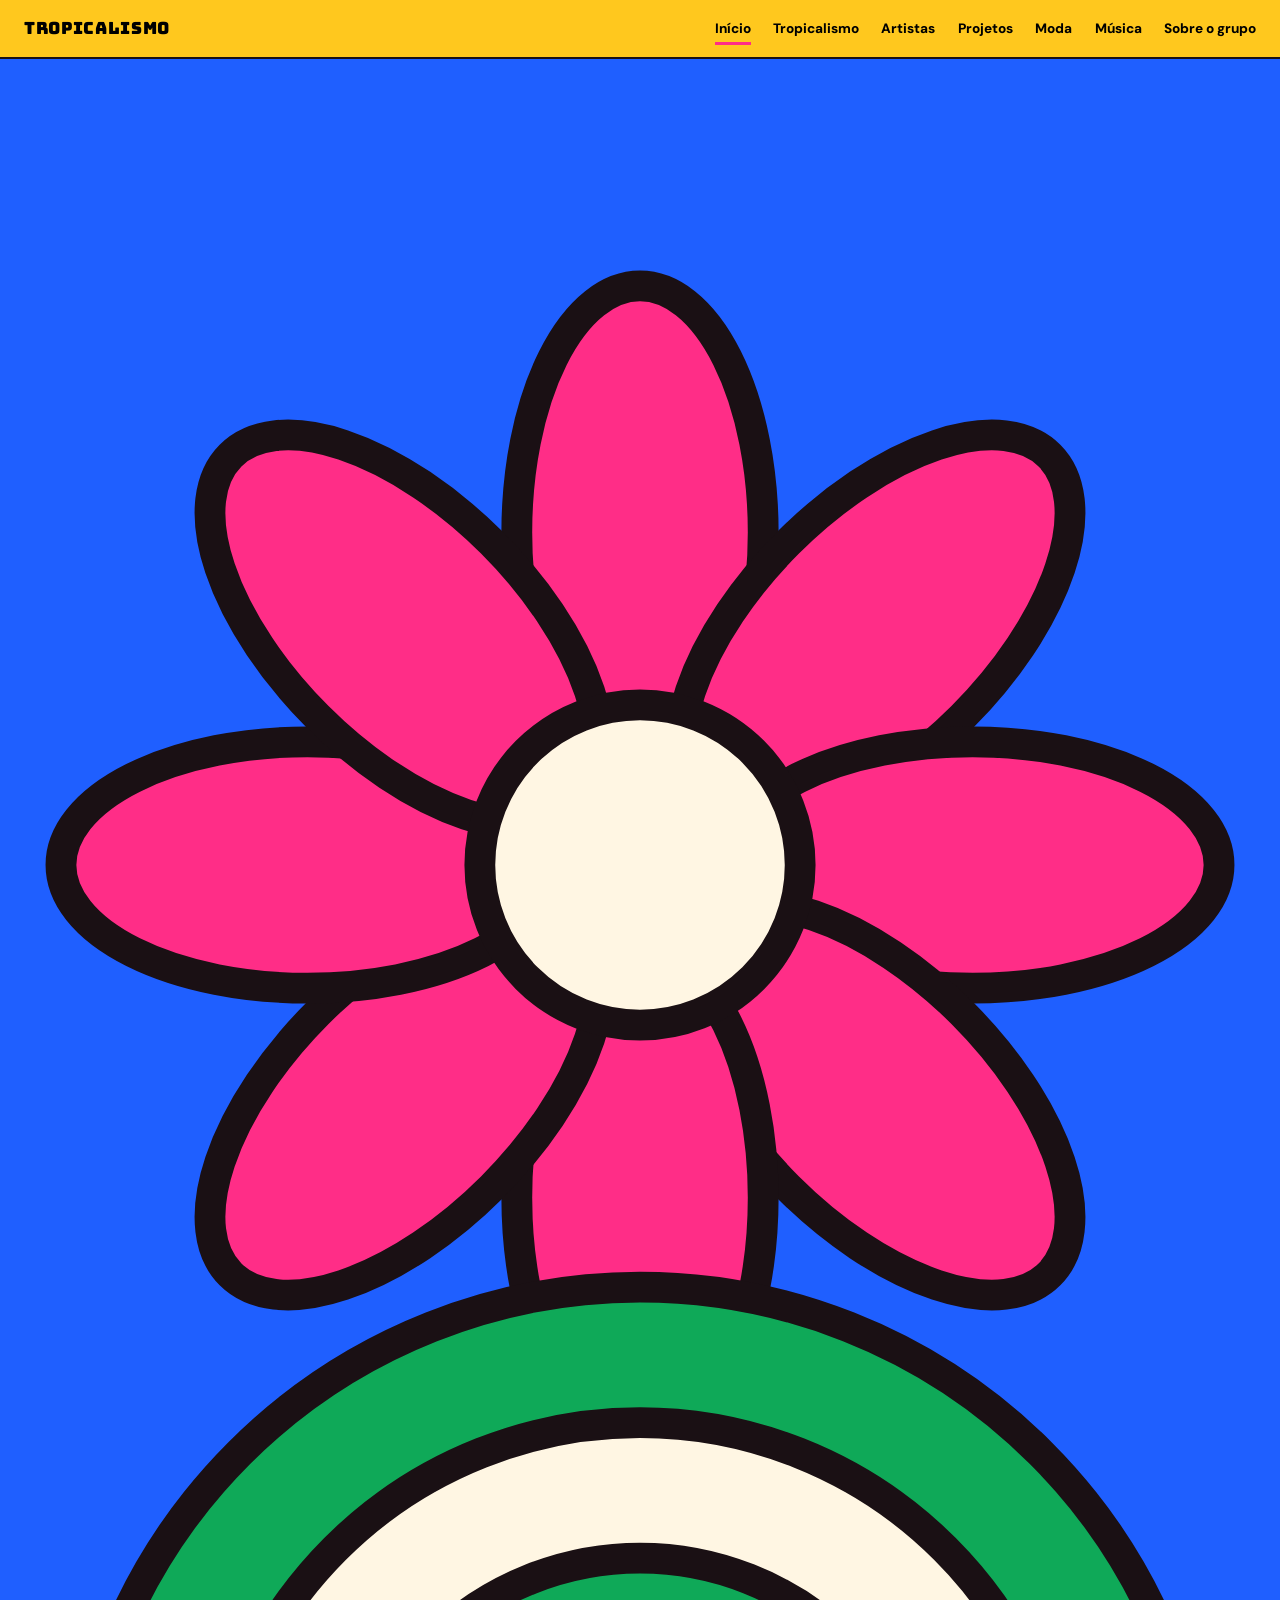
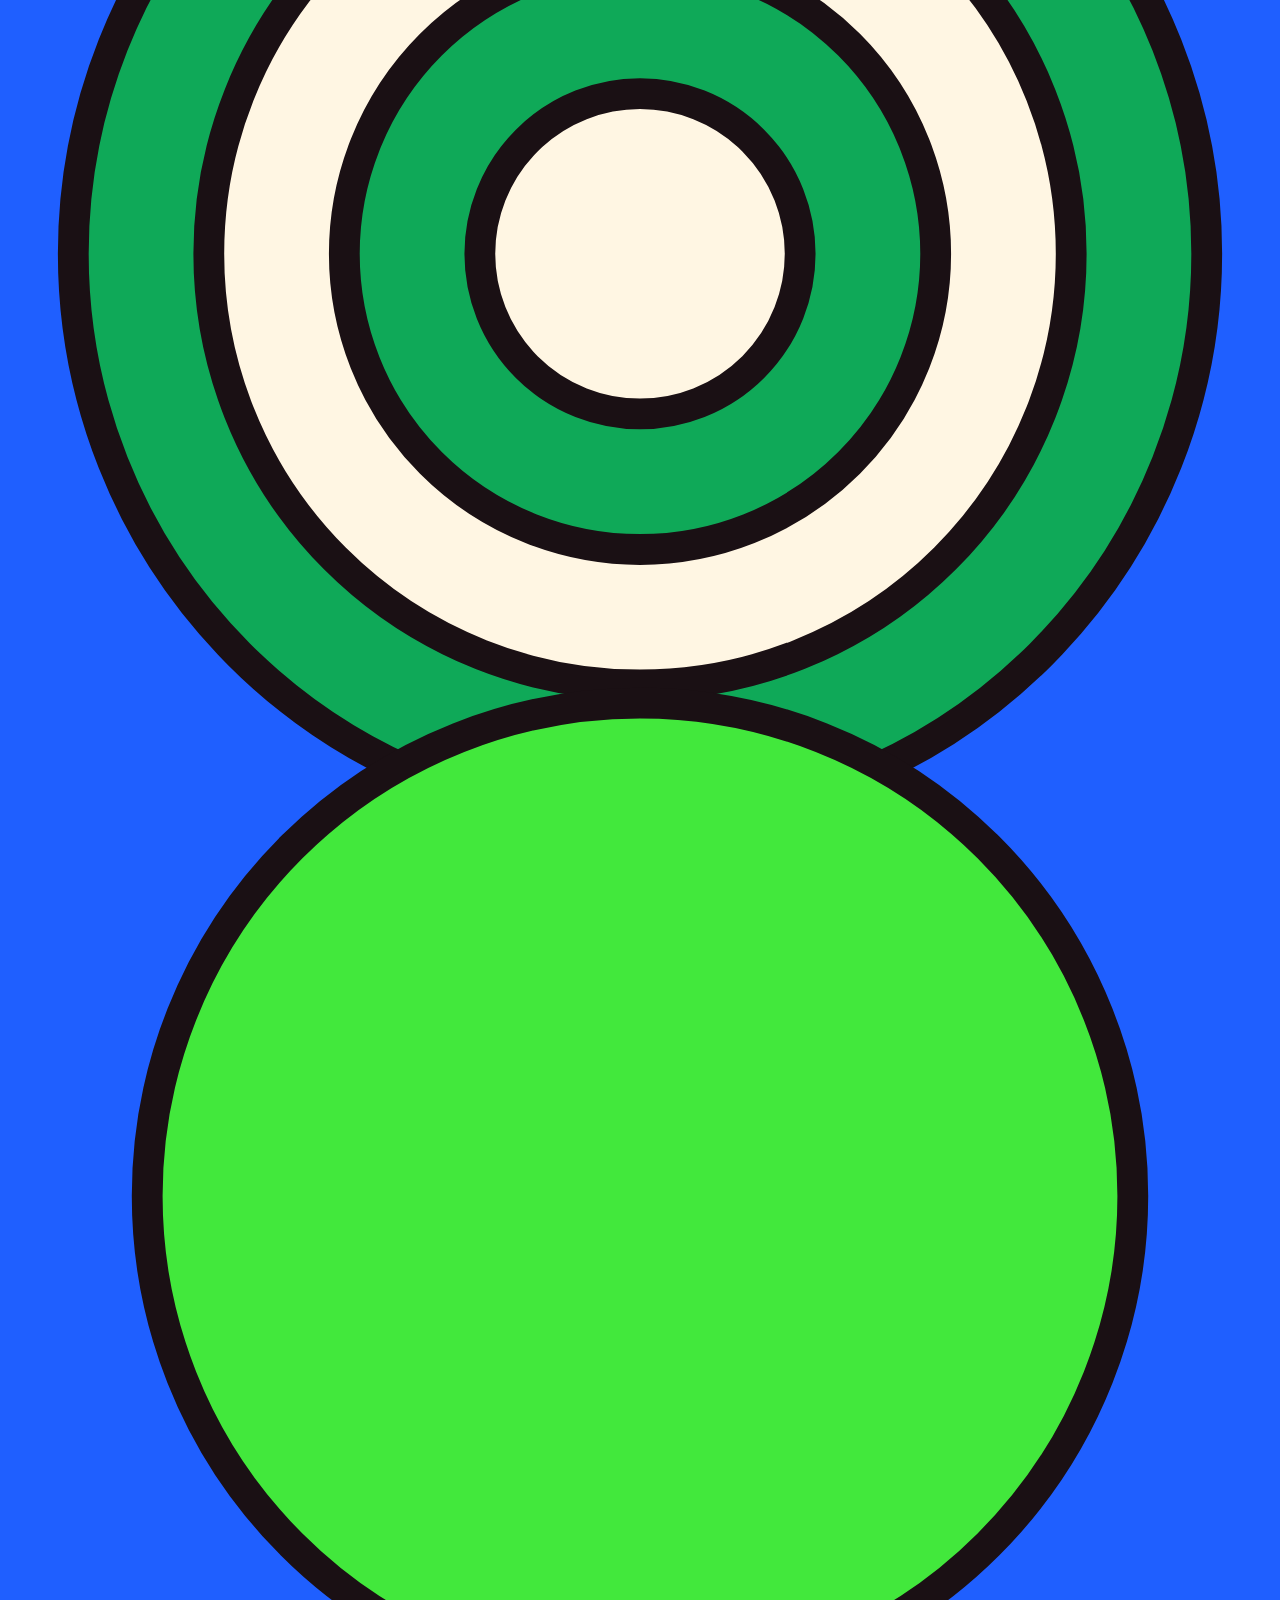
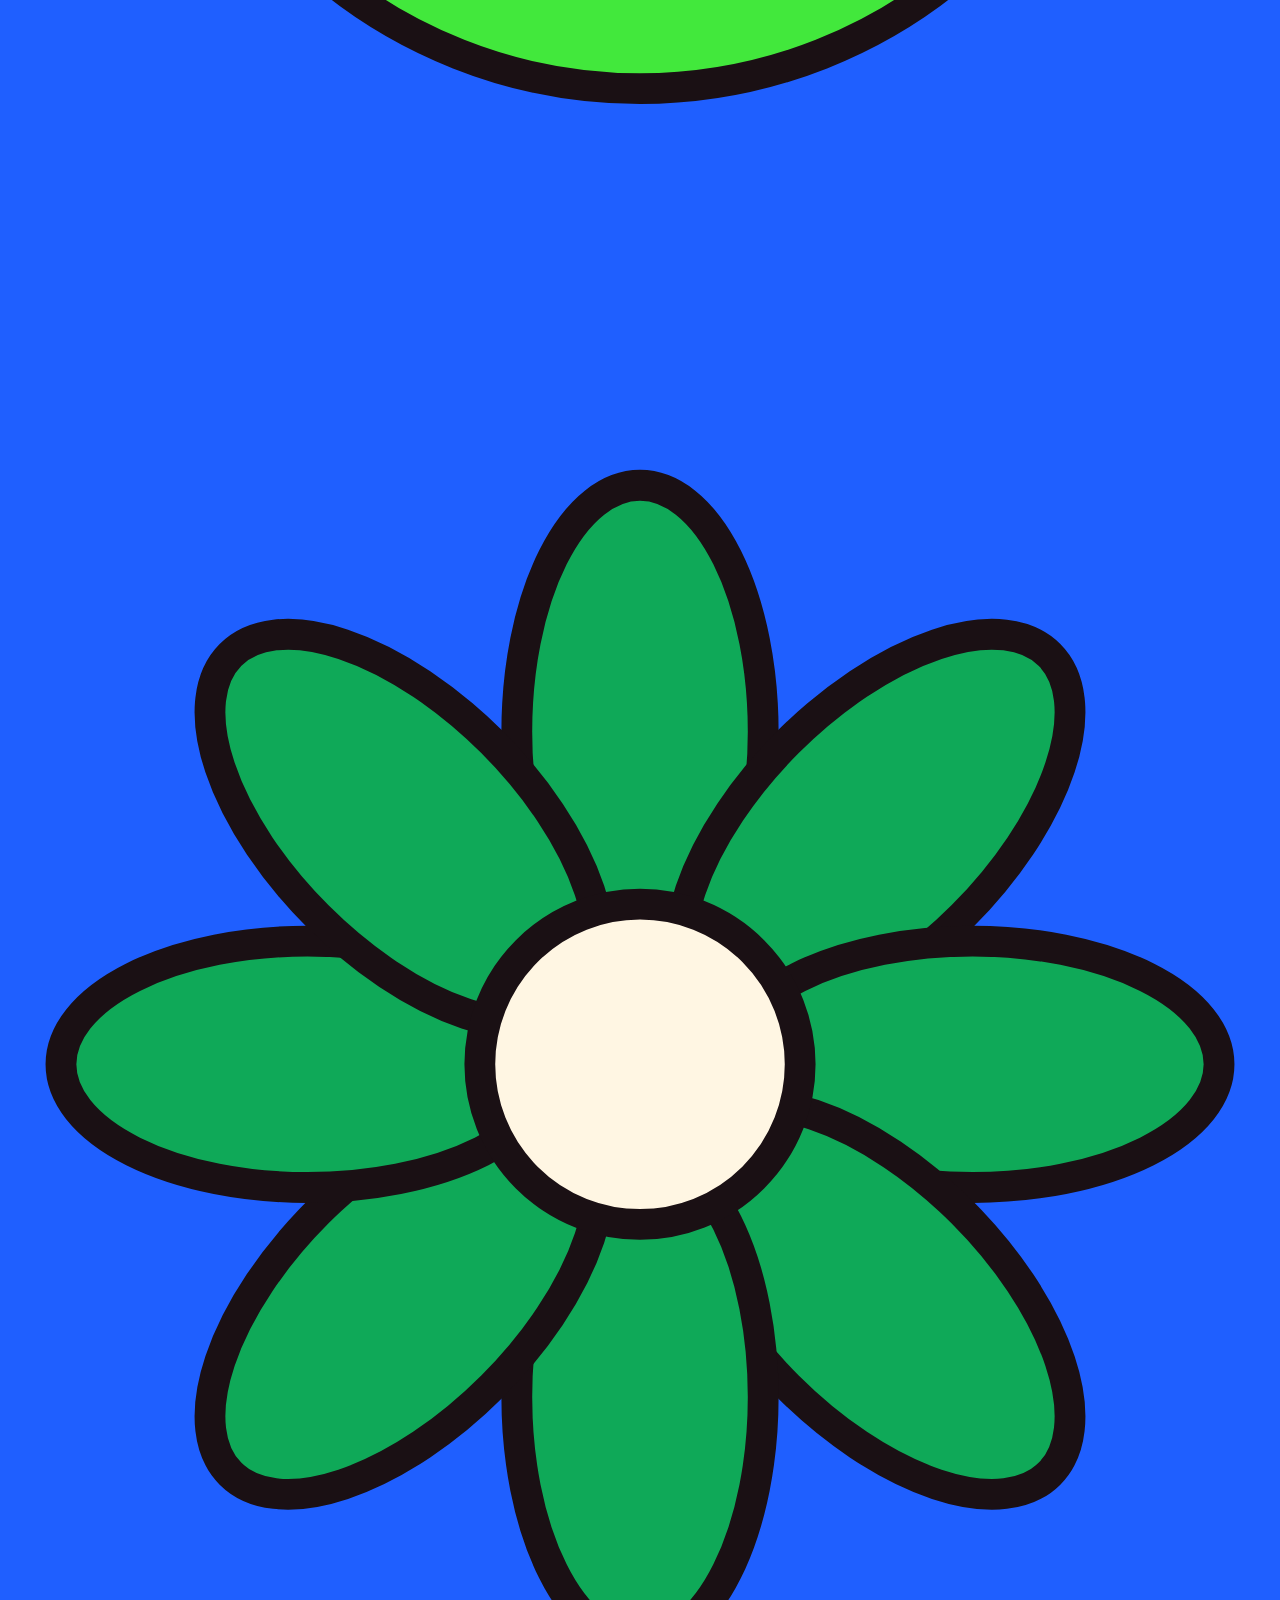
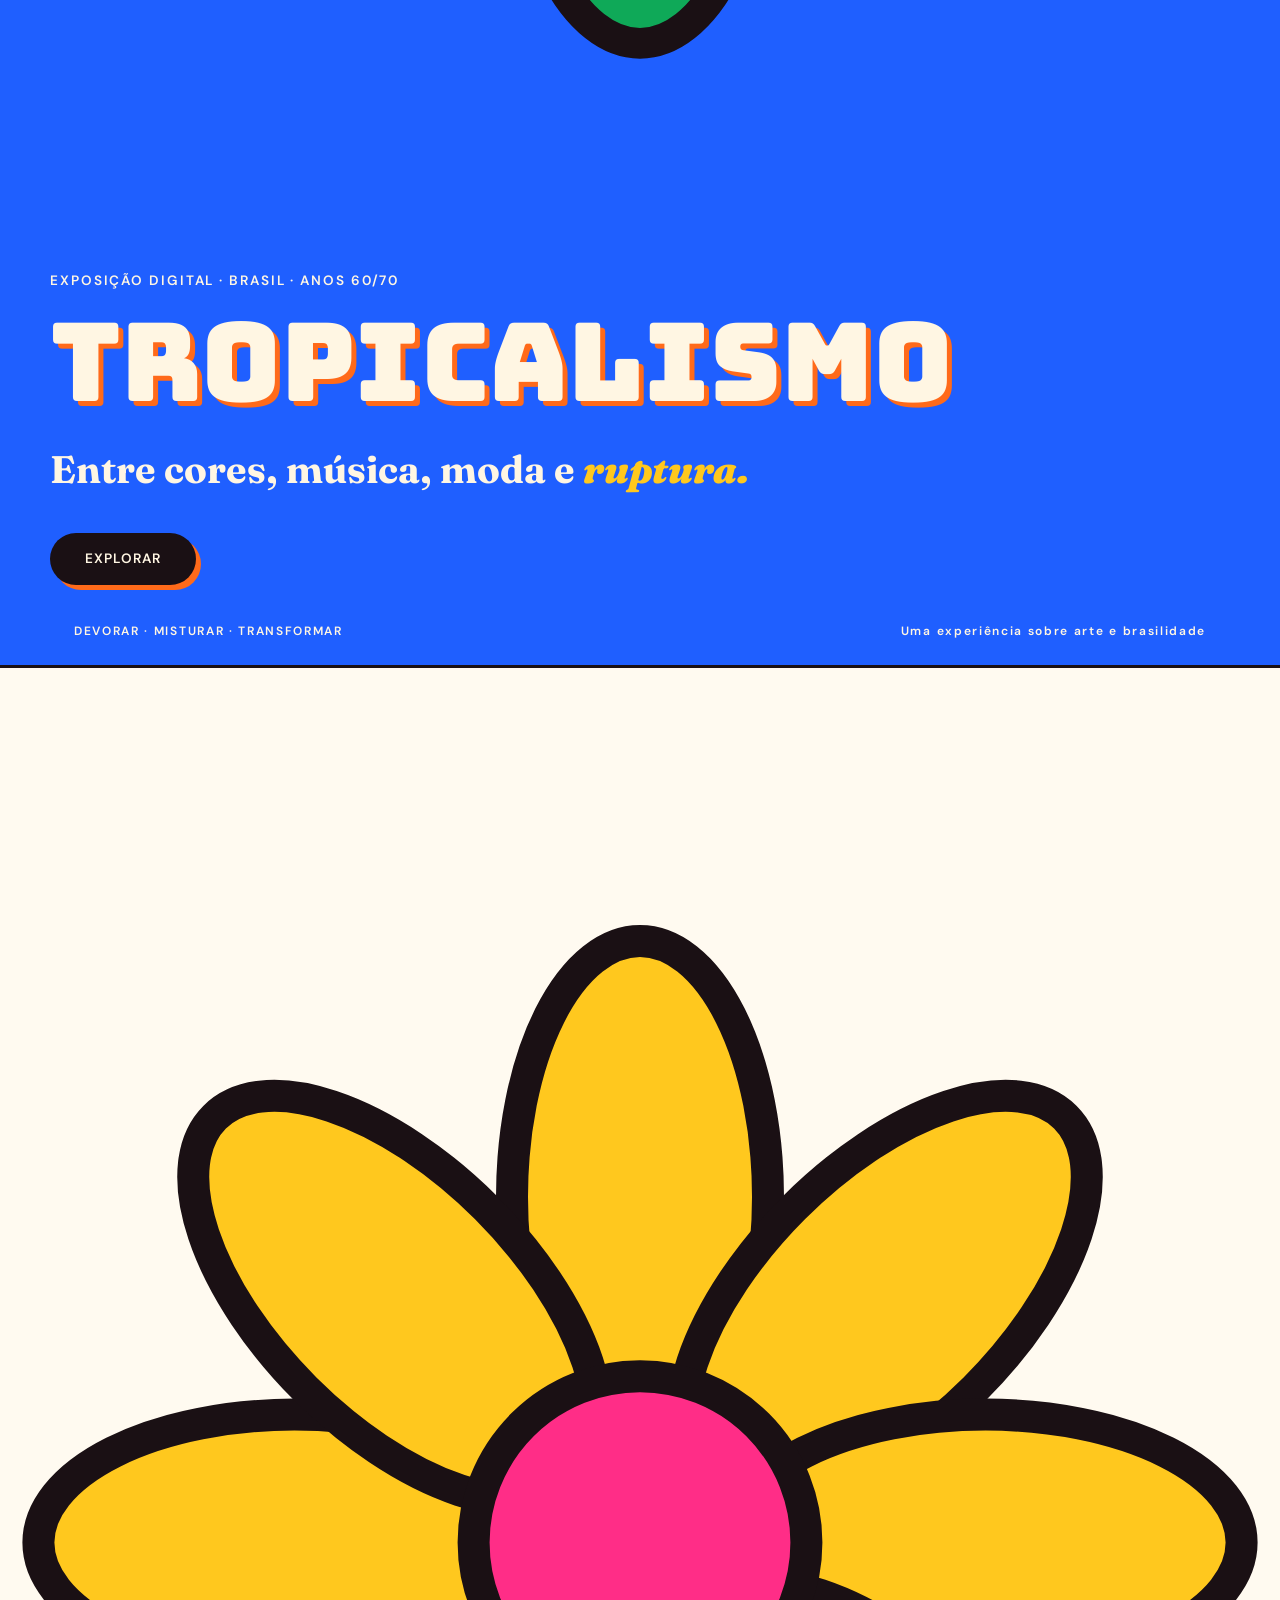
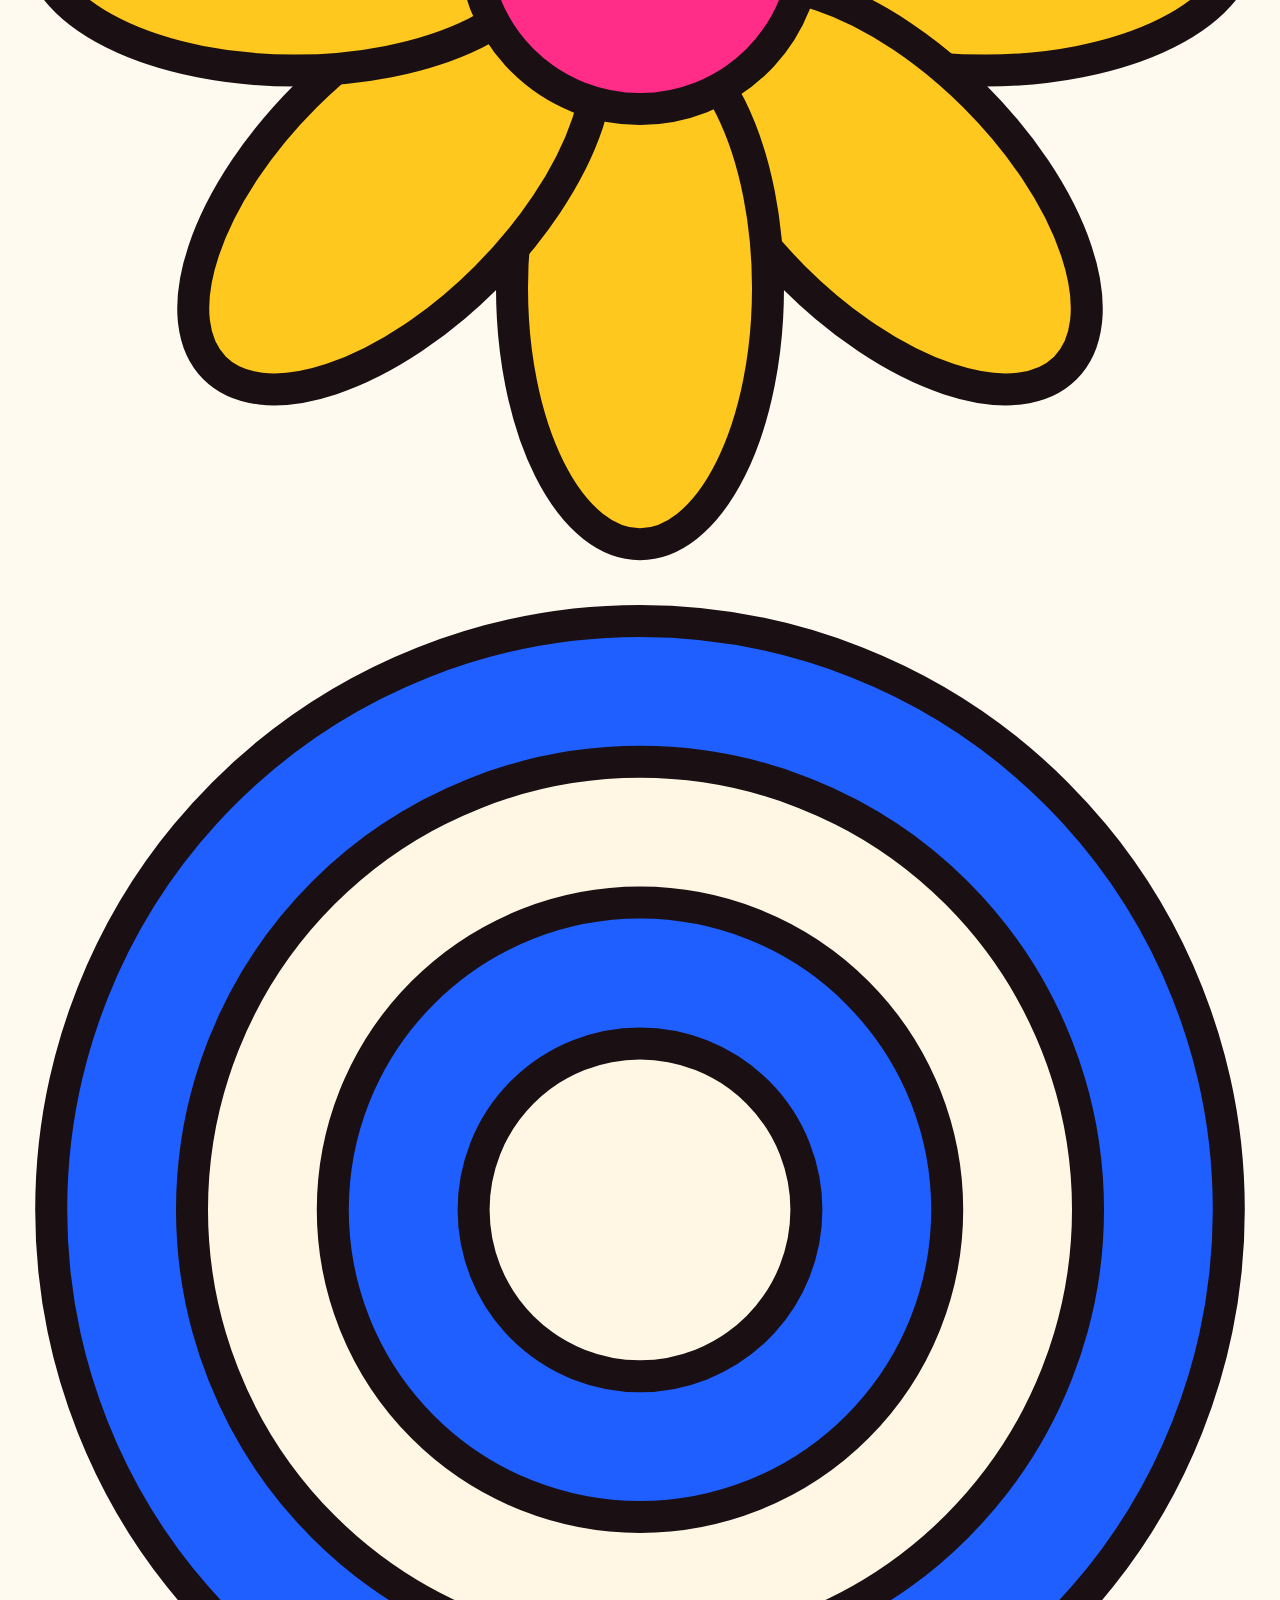
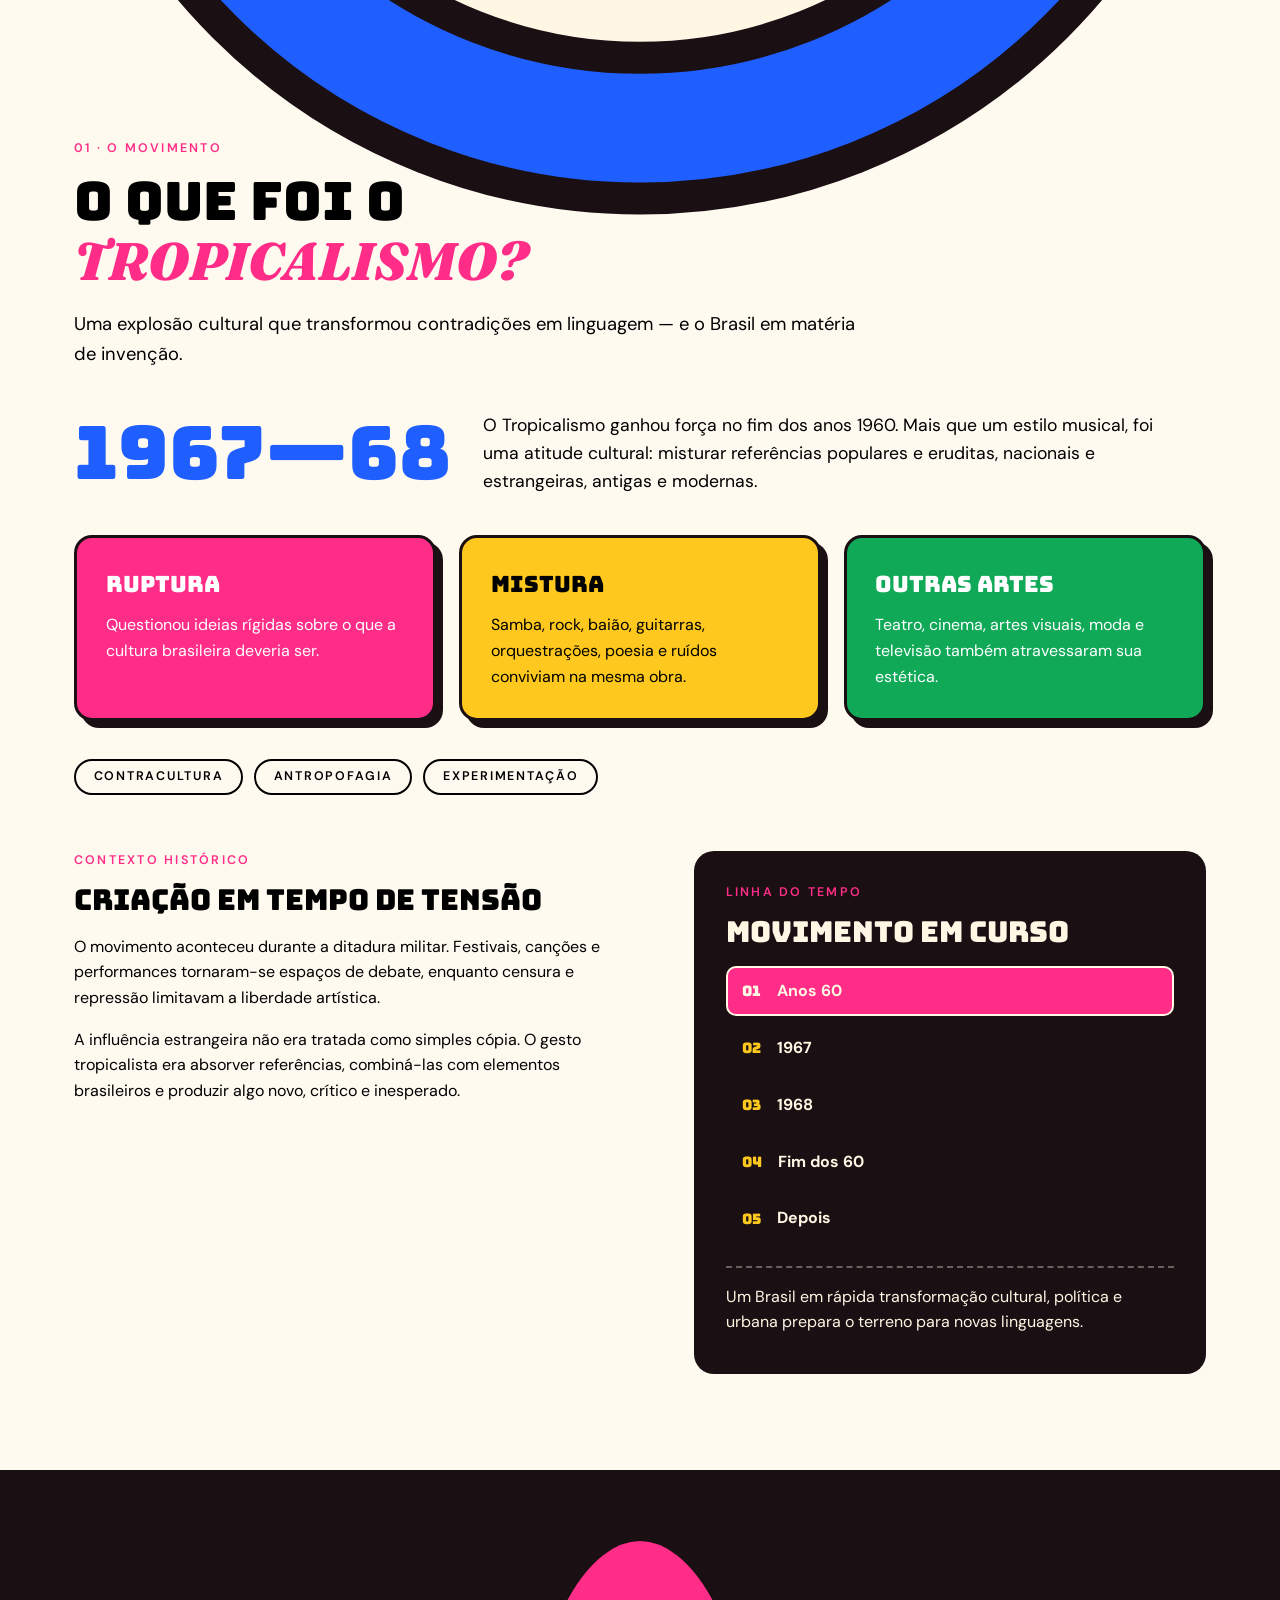
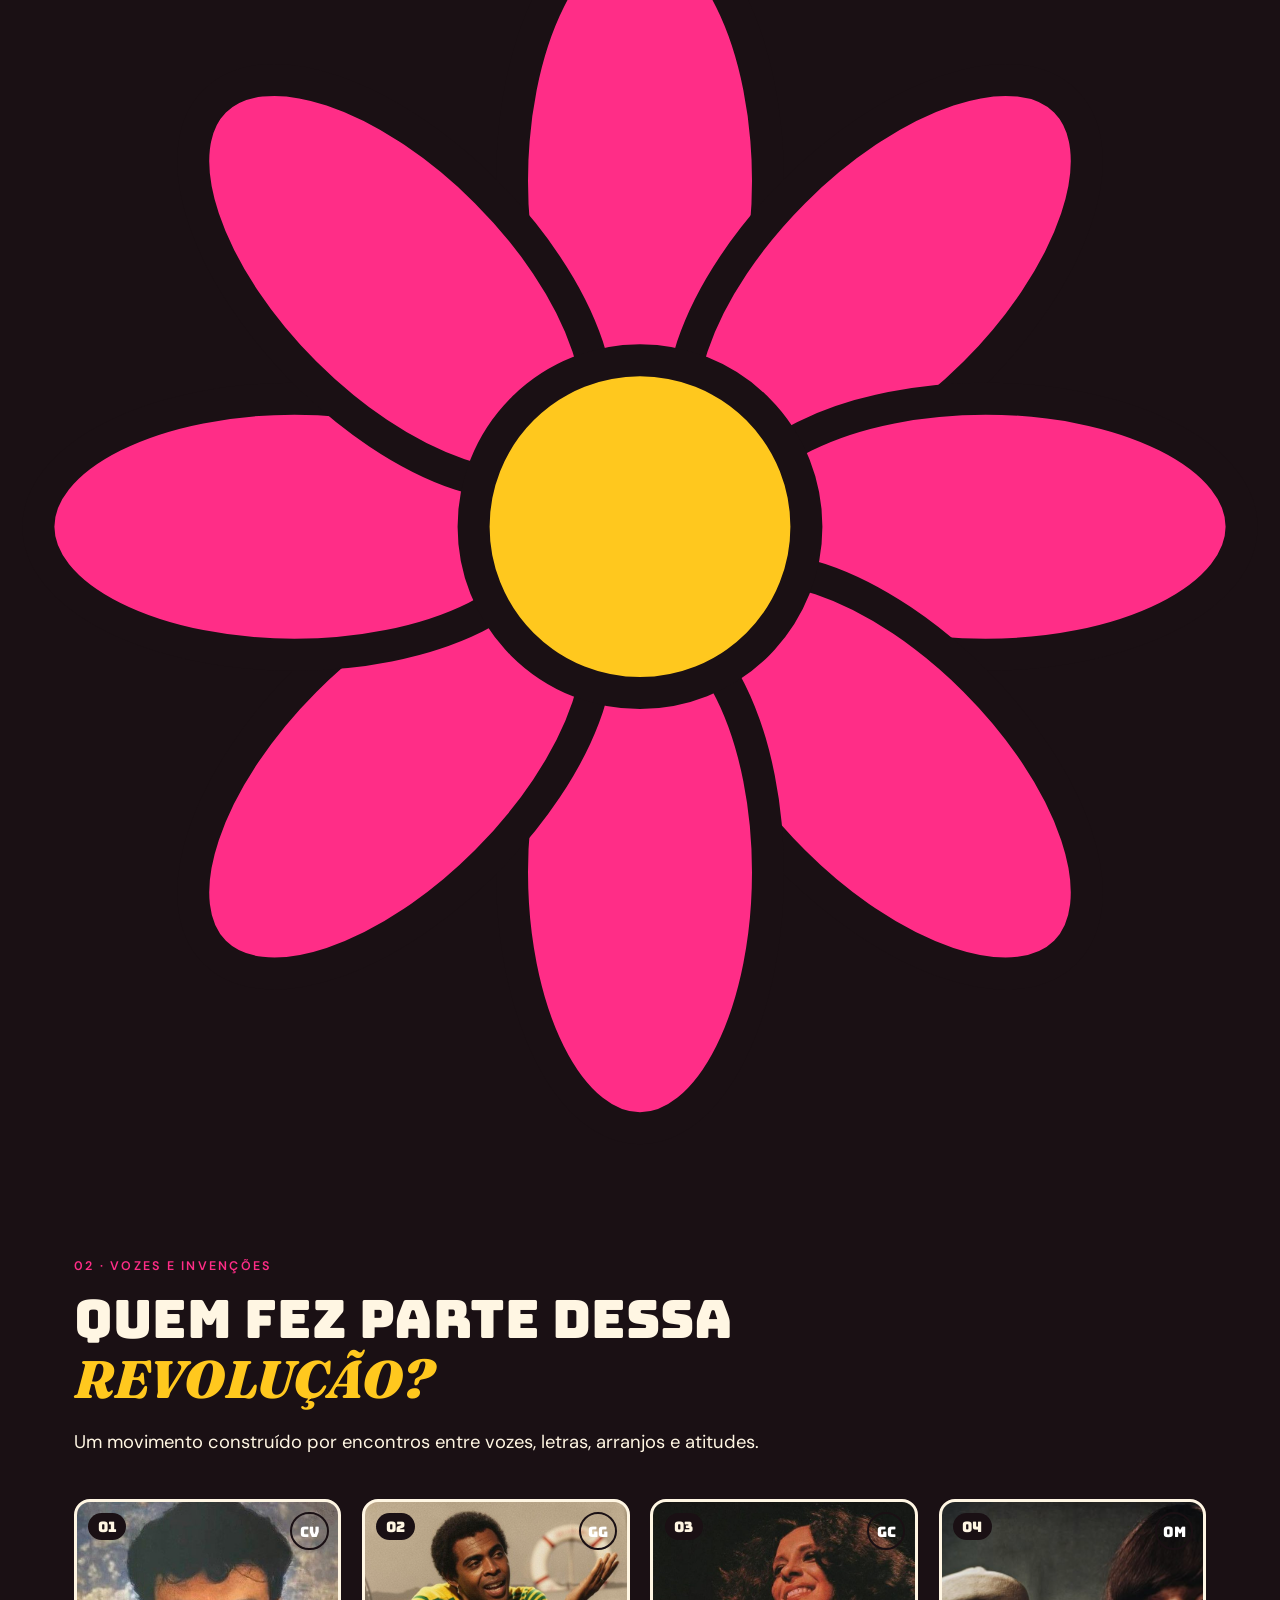
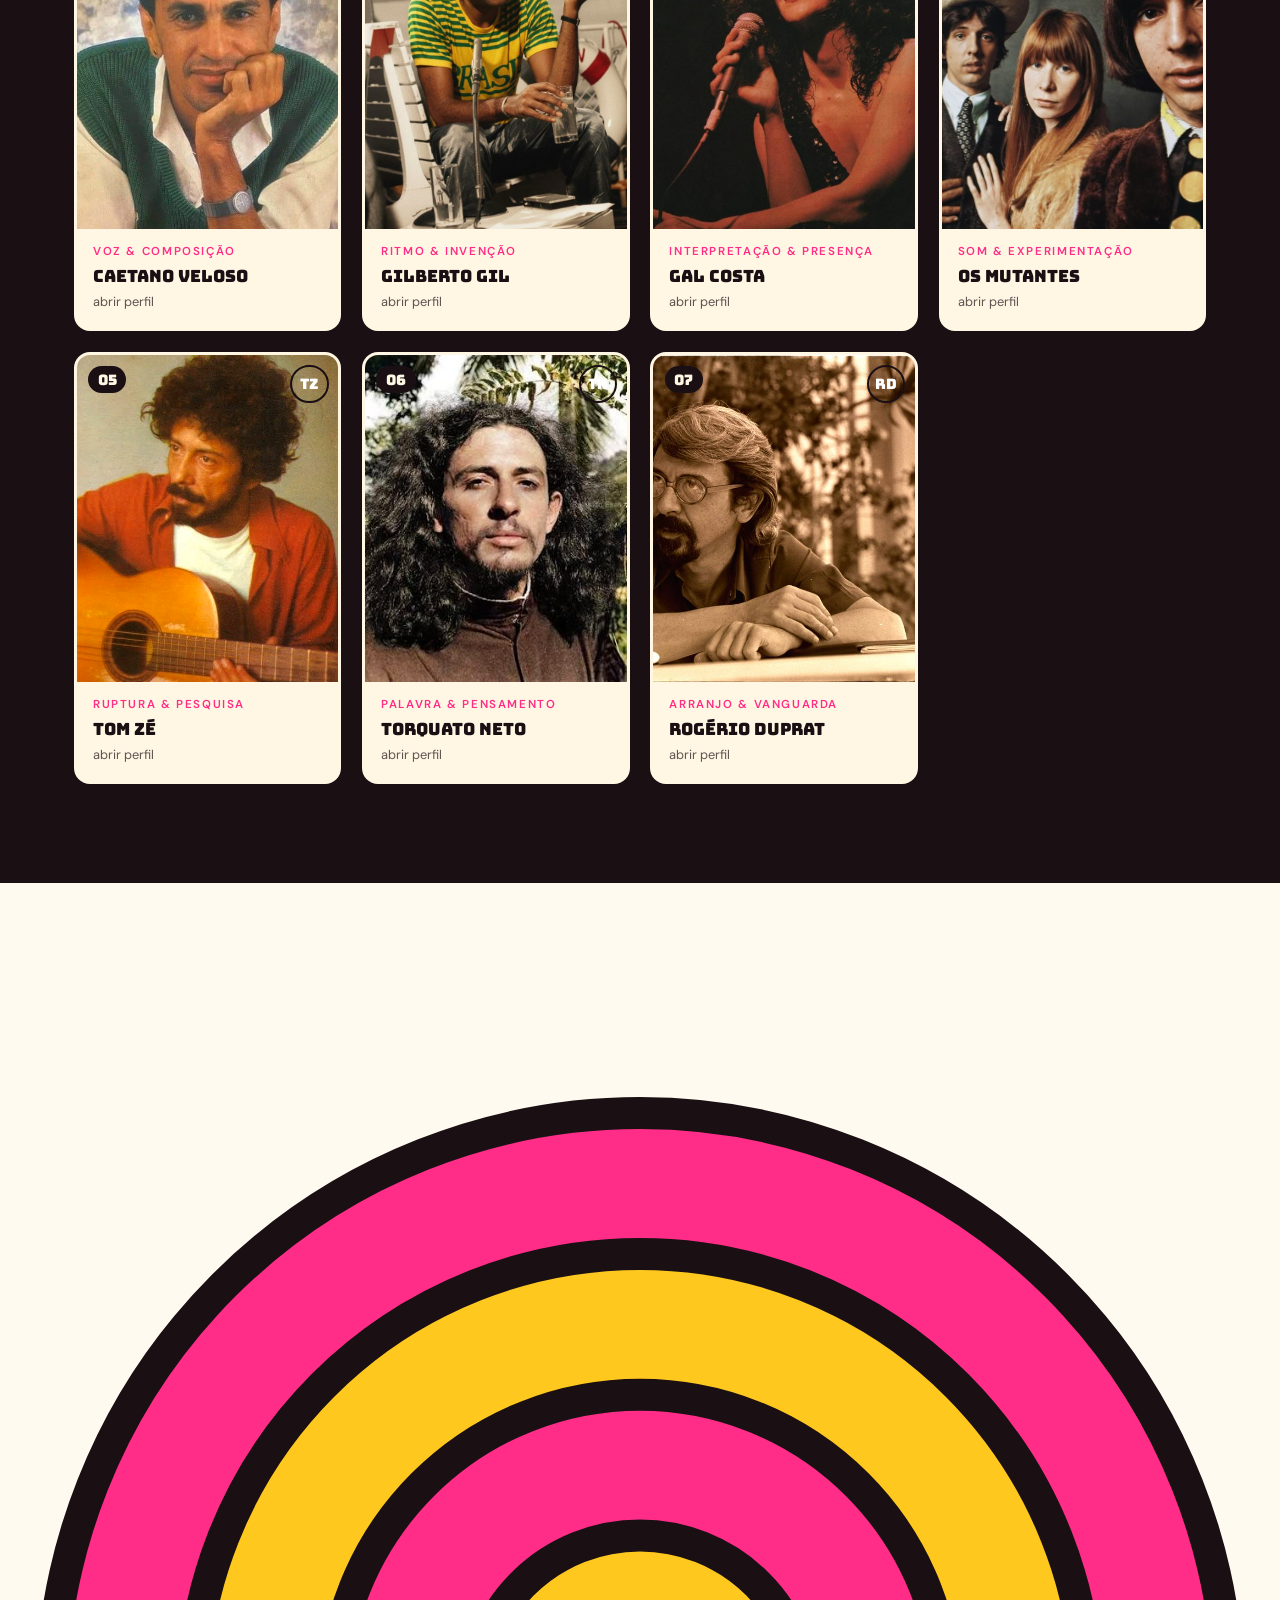
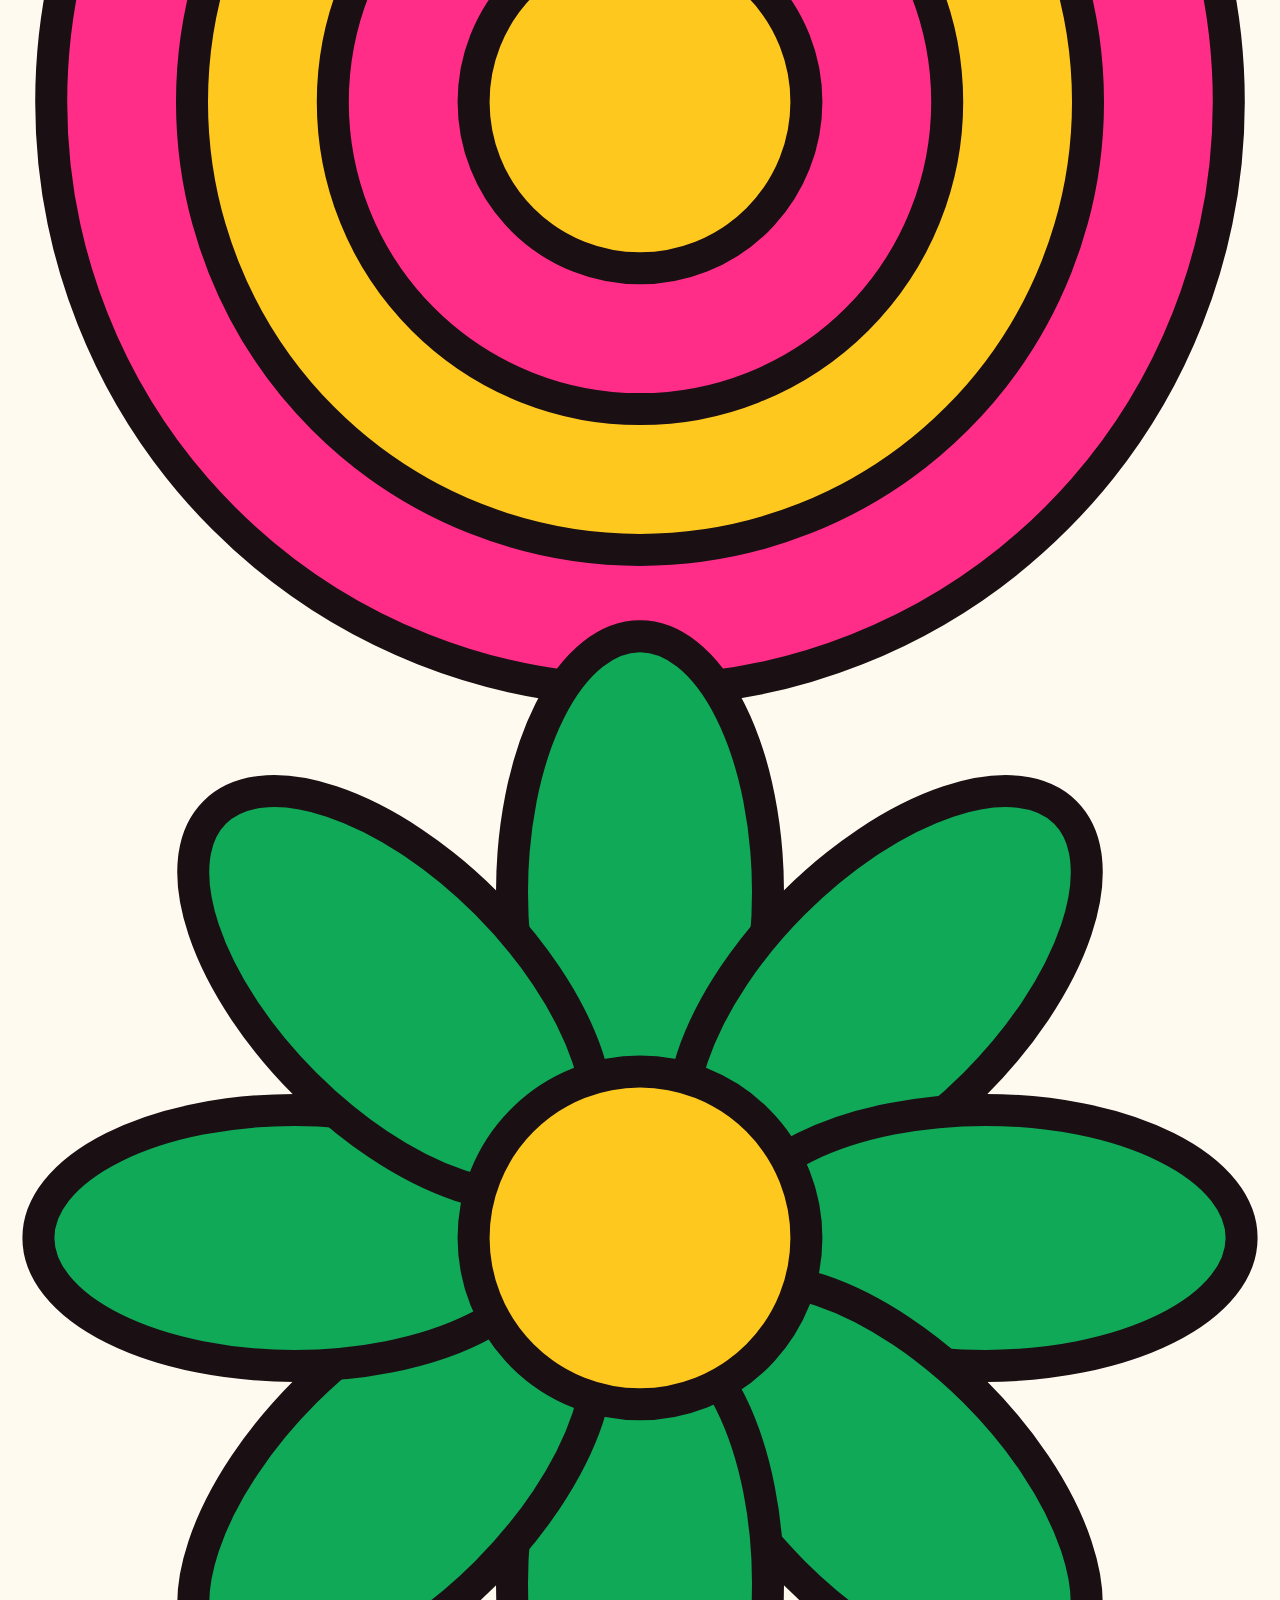
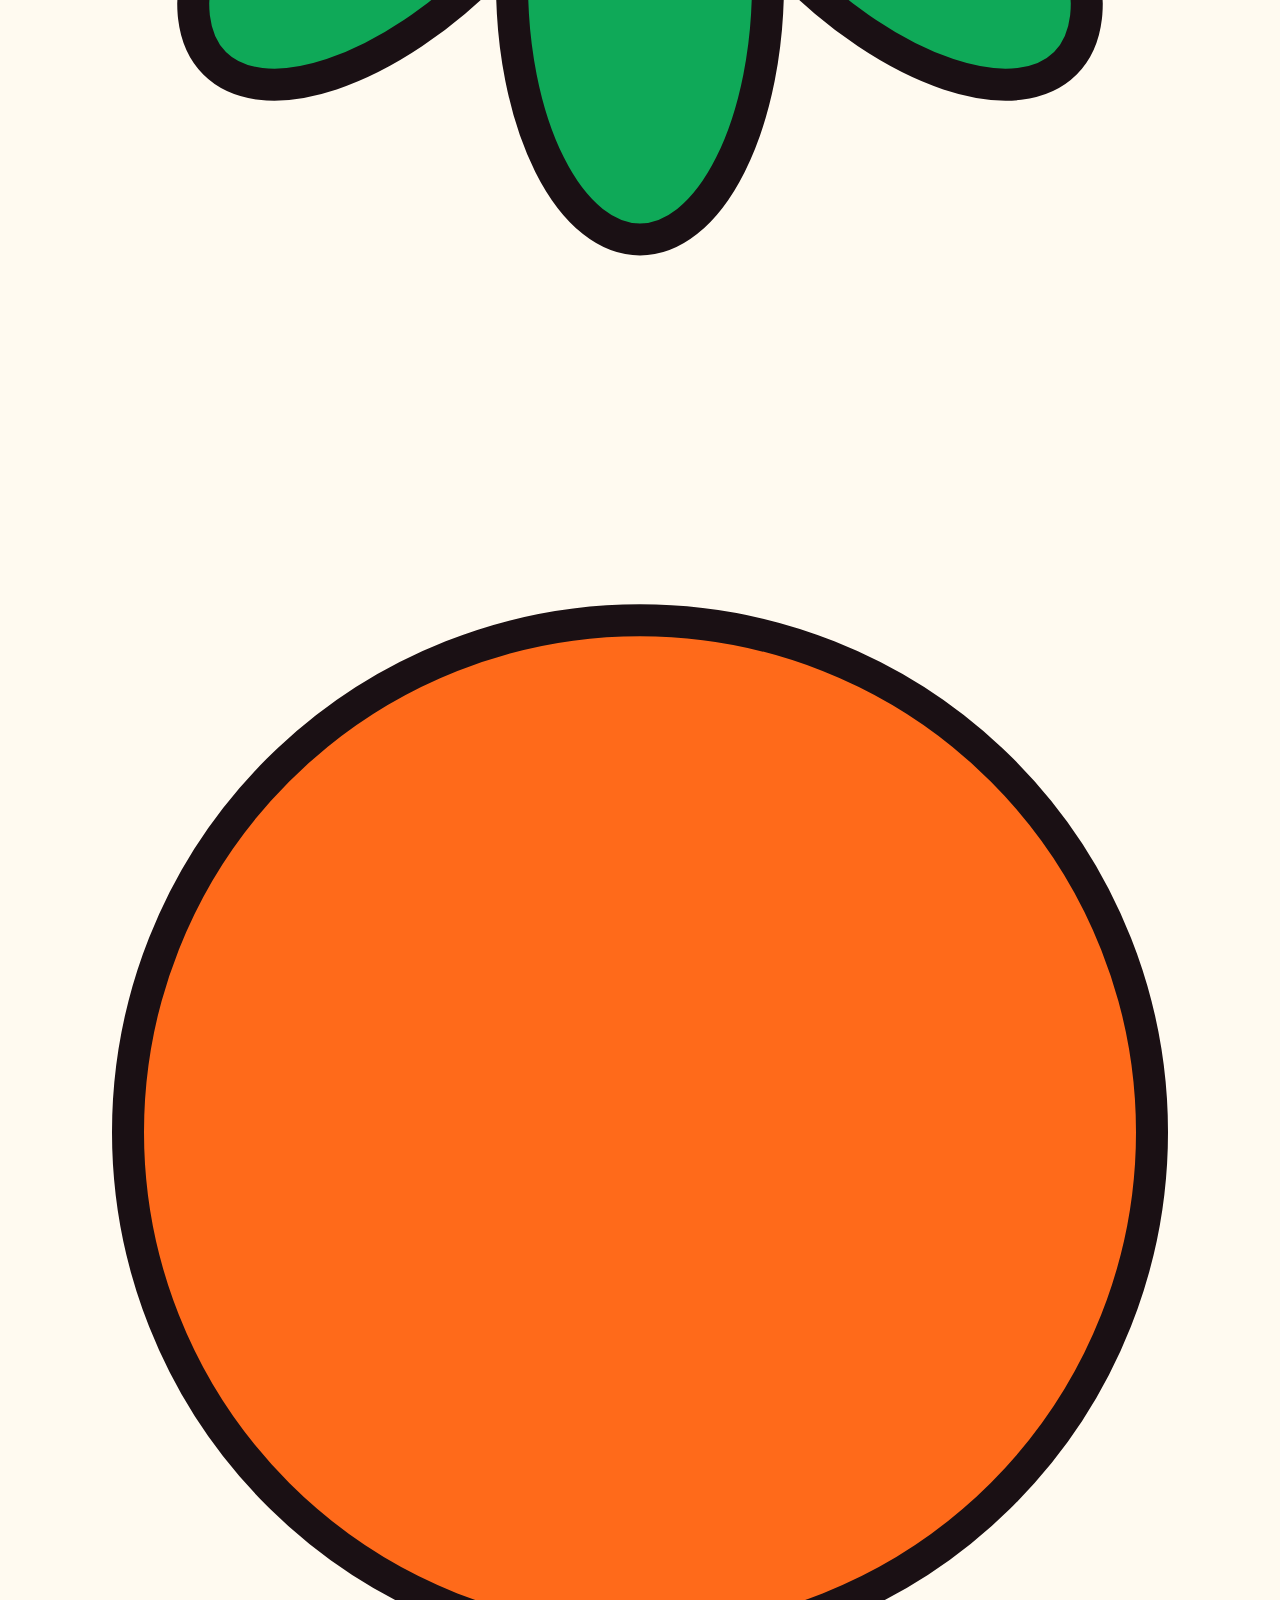
==== site-tropicalismo/site/index.html @ b1ecc561 "Add files via upload" ====
<!DOCTYPE html>
<html lang="pt-BR">

<head>
  <meta charset="UTF-8">
  <meta name="viewport" content="width=device-width, initial-scale=1">
  <title>Tropicalismo | Cor, música, moda e ruptura</title>
  <meta name="author" content="Amanda, Eduardo, Henri, Pedro, Nicolas e Luis">
  <meta name="description"
    content="Exposição digital estudantil sobre o Tropicalismo, seus artistas, contexto, música, moda e legado cultural.">
  <meta property="og:title" content="Tropicalismo | Cor, música, moda e ruptura">
  <meta property="og:description"
    content="Entre na exposição digital sobre a revolução tropicalista e os projetos do grupo.">
  <meta property="og:type" content="website">
  <link rel="preconnect" href="https://fonts.googleapis.com">
  <link rel="preconnect" href="https://fonts.gstatic.com" crossorigin>
  <link
    href="https://fonts.googleapis.com/css2?family=Bungee&family=DM+Sans:wght@400;500;600;700&family=Fraunces:ital,opsz,wght@0,9..144,700;1,9..144,700;1,9..144,900&display=swap"
    rel="stylesheet">
  <link rel="stylesheet" href="style.css">
</head>

<body>
  <a class="skip" href="#conteudo">Pular para o conteúdo</a>

  <header class="nav" id="topo">
    <a class="logo" href="#inicio">TROPICALISMO</a>
    <button class="burger" aria-label="Abrir menu" aria-expanded="false"><span></span><span></span></button>
    <nav class="menu" id="menu">
      <a href="#inicio">Início</a>
      <a href="#tropicalismo">Tropicalismo</a>
      <a href="#artistas">Artistas</a>
      <a href="#projetos">Projetos</a>
      <a href="#moda">Moda</a>
      <a href="#musica">Música</a>
      <a href="#grupo">Sobre o grupo</a>
    </nav>
  </header>

  <main id="conteudo">

    <!-- HERO -->
    <section class="hero" id="inicio">
      <div class="hero-inner">
        <p class="eyebrow">Exposição digital · Brasil · Anos 60/70</p>
        <h1 class="tropicalismo-h">TROPICALISMO</h1>
        <p class="hero-sub">Entre cores, música, moda e <em>ruptura.</em></p>
        <a class="btn" href="#tropicalismo">Explorar</a>
      </div>
      <div class="hero-foot">
        <span>DEVORAR · MISTURAR · TRANSFORMAR</span>
        <span>Uma experiência sobre arte e brasilidade</span>
      </div>
    </section>

    <!-- 01 O MOVIMENTO -->
    <section class="sec" id="tropicalismo">
      <div class="wrap">
        <p class="kicker reveal">01 · O movimento</p>
        <h2 class="reveal">O QUE FOI O <em>TROPICALISMO?</em></h2>
        <p class="lead reveal">Uma explosão cultural que transformou contradições em linguagem — e o Brasil em matéria
          de invenção.</p>

        <div class="intro reveal">
          <div class="year">1967—68</div>
          <p>O Tropicalismo ganhou força no fim dos anos 1960. Mais que um estilo musical, foi uma atitude cultural:
            misturar referências populares e eruditas, nacionais e estrangeiras, antigas e modernas.</p>
        </div>

        <div class="cards3">
          <article class="card c-pink reveal">
            <h3>Ruptura</h3>
            <p>Questionou ideias rígidas sobre o que a cultura brasileira deveria ser.</p>
          </article>
          <article class="card c-yellow reveal">
            <h3>Mistura</h3>
            <p>Samba, rock, baião, guitarras, orquestrações, poesia e ruídos conviviam na mesma obra.</p>
          </article>
          <article class="card c-green reveal">
            <h3>Outras artes</h3>
            <p>Teatro, cinema, artes visuais, moda e televisão também atravessaram sua estética.</p>
          </article>
        </div>

        <div class="tags reveal"><span>CONTRACULTURA</span><span>ANTROPOFAGIA</span><span>EXPERIMENTAÇÃO</span></div>

        <div class="context">
          <div class="reveal">
            <p class="kicker">Contexto histórico</p>
            <h3 class="h3big">Criação em tempo de tensão</h3>
            <p>O movimento aconteceu durante a ditadura militar. Festivais, canções e performances tornaram-se espaços
              de debate, enquanto censura e repressão limitavam a liberdade artística.</p>
            <p>A influência estrangeira não era tratada como simples cópia. O gesto tropicalista era absorver
              referências, combiná-las com elementos brasileiros e produzir algo novo, crítico e inesperado.</p>
          </div>
          <div class="timeline reveal">
            <p class="kicker">Linha do tempo</p>
            <h3 class="h3big">MOVIMENTO EM CURSO</h3>
            <ol class="tl-list" id="tl">
              <li><button class="tl-btn active" data-i="0"><span>01</span><b>Anos 60</b></button></li>
              <li><button class="tl-btn" data-i="1"><span>02</span><b>1967</b></button></li>
              <li><button class="tl-btn" data-i="2"><span>03</span><b>1968</b></button></li>
              <li><button class="tl-btn" data-i="3"><span>04</span><b>Fim dos 60</b></button></li>
              <li><button class="tl-btn" data-i="4"><span>05</span><b>Depois</b></button></li>
            </ol>
            <p class="tl-text" id="tl-text">Um Brasil em rápida transformação cultural, política e urbana prepara o
              terreno para novas linguagens.</p>
          </div>
        </div>
      </div>
    </section>

    <!-- 02 ARTISTAS -->
    <section class="sec dark" id="artistas">
      <div class="wrap">
        <p class="kicker reveal">02 · Vozes e invenções</p>
        <h2 class="reveal">QUEM FEZ PARTE DESSA <em>REVOLUÇÃO?</em></h2>
        <p class="lead reveal">Um movimento construído por encontros entre vozes, letras, arranjos e atitudes.</p>

        <div class="artists">
          <button class="artist reveal" data-nome="Caetano Veloso" data-papel="voz &amp; composição"
            data-img="img/artistas/caetano-veloso.jpg" data-c="c1">
            <span class="num">01</span><img src="img/artistas/caetano-veloso.jpg" alt="Caetano Veloso" loading="lazy">
            <span class="ini">CV</span><em>voz &amp; composição</em><strong>Caetano Veloso</strong><small>abrir
              perfil</small>
          </button>
          <button class="artist reveal" data-nome="Gilberto Gil" data-papel="ritmo &amp; invenção"
            data-img="img/artistas/gilberto-gil.jpg" data-c="c2">
            <span class="num">02</span><img src="img/artistas/gilberto-gil.jpg" alt="Gilberto Gil" loading="lazy">
            <span class="ini">GG</span><em>ritmo &amp; invenção</em><strong>Gilberto Gil</strong><small>abrir
              perfil</small>
          </button>
          <button class="artist reveal" data-nome="Gal Costa" data-papel="interpretação &amp; presença"
            data-img="img/artistas/gal-costa.jpg" data-c="c3">
            <span class="num">03</span><img src="img/artistas/gal-costa.jpg" alt="Gal Costa" loading="lazy">
            <span class="ini">GC</span><em>interpretação &amp; presença</em><strong>Gal Costa</strong><small>abrir
              perfil</small>
          </button>
          <button class="artist reveal" data-nome="Os Mutantes" data-papel="som &amp; experimentação"
            data-img="img/artistas/os-mutantes.jpg" data-c="c4">
            <span class="num">04</span><img src="img/artistas/os-mutantes.jpg" alt="Os Mutantes" loading="lazy">
            <span class="ini">OM</span><em>som &amp; experimentação</em><strong>Os Mutantes</strong><small>abrir
              perfil</small>
          </button>
          <button class="artist reveal" data-nome="Tom Zé" data-papel="ruptura &amp; pesquisa"
            data-img="img/artistas/tom-ze.jpg" data-c="c5">
            <span class="num">05</span><img src="img/artistas/tom-ze.jpg" alt="Tom Zé" loading="lazy">
            <span class="ini">TZ</span><em>ruptura &amp; pesquisa</em><strong>Tom Zé</strong><small>abrir perfil</small>
          </button>
          <button class="artist reveal" data-nome="Torquato Neto" data-papel="palavra &amp; pensamento"
            data-img="img/artistas/torquato-neto.jpg" data-c="c6">
            <span class="num">06</span><img src="img/artistas/torquato-neto.jpg" alt="Torquato Neto" loading="lazy">
            <span class="ini">TN</span><em>palavra &amp; pensamento</em><strong>Torquato Neto</strong><small>abrir
              perfil</small>
          </button>
          <button class="artist reveal" data-nome="Rogério Duprat" data-papel="arranjo &amp; vanguarda"
            data-img="img/artistas/rogerio-duprat.jpg" data-c="c7">
            <span class="num">07</span><img src="img/artistas/rogerio-duprat.jpg" alt="Rogério Duprat" loading="lazy">
            <span class="ini">RD</span><em>arranjo &amp; vanguarda</em><strong>Rogério Duprat</strong><small>abrir
              perfil</small>
          </button>
        </div>
      </div>
    </section>

    <!-- 03 PROJETOS -->
    <section class="sec" id="projetos">
      <div class="wrap">
        <p class="kicker reveal">03 · A exposição continua</p>
        <h2 class="reveal">NOSSOS <em>PROJETOS</em></h2>
        <p class="lead reveal">Quatro caminhos para observar uma época por meio da arquitetura, da música, da moda e do
          design.</p>

        <div class="projects">
          <a class="proj p1 reveal" href="#maquete"><span class="pn">01</span>
            <h3>Maquete</h3>
            <p>Supremo Tribunal Federal</p><span class="go">Explorar <i>+</i></span>
          </a>
          <a class="proj p2 reveal" href="#musica"><span class="pn">02</span>
            <h3>Música</h3>
            <p>O Bêbado e o Equilibrista</p><span class="go">Explorar <i>+</i></span>
          </a>
          <a class="proj p3 reveal" href="#moda"><span class="pn">03</span>
            <h3>Moda</h3>
            <p>3 looks dos anos 60–70</p><span class="go">Explorar <i>+</i></span>
          </a>
          <a class="proj p4 reveal" href="#cartaz"><span class="pn">04</span>
            <h3>Cartaz</h3>
            <p>Pop Art / Tropicália</p><span class="go">Explorar <i>+</i></span>
          </a>
        </div>
      </div>
    </section>

    <!-- 04 MÚSICA -->
    <section class="sec tint" id="musica">
      <div class="wrap">
        <p class="kicker reveal">04 · Música</p>
        <h2 class="reveal">O SOM DE UMA <em>GERAÇÃO</em></h2>
        <p class="lead reveal">A música foi o ponto de encontro mais visível do Tropicalismo. Canções, arranjos,
          performances e programas de televisão transformaram o palco em espaço de experiência.</p>

        <div class="music-grid">
          <div class="reveal">
            <p class="kicker">Projeto do grupo</p>
            <h3 class="h3big">O BÊBADO E O EQUILIBRISTA</h3>
            <p>O grupo irá produzir um clipe da canção. Esta área receberá o vídeo final e os créditos quando a produção
              estiver concluída.</p>
            <span class="badge">● EM PRODUÇÃO</span>
          </div>
          <!-- SUBSTITUIR: troque este bloco por <iframe> ou <video> do clipe final -->
          <div class="video-ph reveal">
            <span class="play">▶</span>
            <small>Vídeo em breve</small>
            <strong>CLIPE EM PRODUÇÃO</strong>
            <span>Área preparada para vídeo ou embed</span>
          </div>
        </div>

        <div class="research">
          <p class="kicker reveal">Pesquisa aberta</p>
          <h3 class="h3big reveal">MARCAS CULTURAIS DA ÉPOCA</h3>
          <p class="lead reveal">Aspectos que ajudam a ler o período para além de uma única obra.</p>
          <div class="marks">
            <div class="mark reveal">
              <h4>Música</h4>
              <p>Misturas sonoras, guitarra elétrica, ritmos brasileiros e arranjos experimentais.</p>
            </div>
            <div class="mark reveal">
              <h4>Moda</h4>
              <p>Cores fortes, estampas, atitude cênica e roupas como linguagem de transformação.</p>
            </div>
            <div class="mark reveal">
              <h4>Comportamento</h4>
              <p>Juventude, contracultura e contestação de hábitos e convenções.</p>
            </div>
            <div class="mark reveal">
              <h4>Televisão</h4>
              <p>Festivais televisionados ampliaram debates e levaram performances a públicos diversos.</p>
            </div>
            <div class="mark reveal">
              <h4>Arte</h4>
              <p>Diálogo com Pop Art, concretismo, cinema, teatro, poesia e cultura popular.</p>
            </div>
            <div class="mark reveal">
              <h4>Cultura</h4>
              <p>Convivência entre referências locais e estrangeiras, sem buscar uma ideia única de Brasil.</p>
            </div>
            <div class="mark reveal">
              <h4>Contexto</h4>
              <p>Ditadura militar, censura e disputas sobre identidade cultural atravessaram o período.</p>
            </div>
          </div>
        </div>
      </div>
    </section>

    <!-- 05 MAQUETE -->
    <section class="sec" id="maquete">
      <div class="wrap">
        <p class="kicker reveal">05 · Arquitetura em miniatura</p>
        <h2 class="reveal">MAQUETE — <em>SUPREMO TRIBUNAL FEDERAL</em></h2>
        <p class="lead reveal">O grupo está desenvolvendo uma maquete iluminada do STF, com informações sobre
          localização, imagem original, inauguração, autoria e o edifício.</p>
        <!-- SUBSTITUIR: troque o bloco abaixo por <img src="img/maquete.jpg" alt="Maquete do STF"> -->
        <div class="ph ph-wide reveal">
          <small>Imagem do projeto em breve</small>
          <strong>MAQUETE EM PRODUÇÃO</strong>
          <span>A fotografia final ocupará este espaço</span>
        </div>
      </div>
    </section>

    <!-- 06 MODA -->
    <section class="sec dark" id="moda">
      <div class="wrap">
        <p class="kicker reveal">06 · Moda</p>
        <h2 class="reveal">VESTIR <em>UMA ÉPOCA</em></h2>
        <p class="lead reveal">Três looks irão traduzir referências das décadas de 1960 e 1970 por meio de cores,
          formas, estampas e acessórios. Pelo menos uma criação será feminina.</p>

        <div class="looks">
          <!-- SUBSTITUIR: foto, década, inspiração e elementos de cada look -->
          <article class="look reveal">
            <div class="ph ph-tall"><strong>FOTO DO LOOK<br>EM BREVE</strong></div>
            <div class="look-head">
              <h3>LOOK 01</h3><span class="badge sm">EM PRODUÇÃO</span>
            </div>
            <dl>
              <dt>Década</dt>
              <dd>Em breve</dd>
              <dt>Inspiração</dt>
              <dd>Em breve</dd>
              <dt>Elementos</dt>
              <dd>Em breve</dd>
            </dl>
          </article>
          <article class="look reveal">
            <div class="ph ph-tall"><strong>FOTO DO LOOK<br>EM BREVE</strong></div>
            <div class="look-head">
              <h3>LOOK 02</h3><span class="badge sm">EM PRODUÇÃO</span>
            </div>
            <dl>
              <dt>Década</dt>
              <dd>Em breve</dd>
              <dt>Inspiração</dt>
              <dd>Em breve</dd>
              <dt>Elementos</dt>
              <dd>Em breve</dd>
            </dl>
          </article>
          <article class="look reveal">
            <div class="ph ph-tall"><strong>FOTO DO LOOK<br>EM BREVE</strong></div>
            <div class="look-head">
              <h3>LOOK 03</h3><span class="badge sm">EM PRODUÇÃO</span>
            </div>
            <dl>
              <dt>Década</dt>
              <dd>Em breve</dd>
              <dt>Inspiração</dt>
              <dd>Em breve</dd>
              <dt>Elementos</dt>
              <dd>Em breve</dd>
            </dl>
          </article>
        </div>
      </div>
    </section>

    <!-- 07 CARTAZ -->
    <section class="sec" id="cartaz">
      <div class="wrap poster-grid">
        <div>
          <p class="kicker reveal">07 · Cartaz A3</p>
          <h2 class="reveal">UMA IMAGEM DE <em>UMA ÉPOCA</em></h2>
          <p class="lead reveal">O cartaz poderá reunir Pop Art, referências da Tropicália, psicodelia, colagem, cores
            fortes, flores e padrões. O resultado final será inserido aqui.</p>
          <div class="tags reveal"><span>POP ART</span><span>COLAGEM</span><span>PSICODELIA</span></div>
        </div>
        <!-- SUBSTITUIR: troque por <img src="img/cartaz.jpg" alt="Cartaz A3"> -->
        <div class="poster-ph reveal">
          <small>CARTAZ A3</small>
          <strong>EM<br>PRODUÇÃO</strong>
          <span>Imagem do projeto em breve</span>
        </div>
      </div>
    </section>

    <!-- 08 GRUPO -->
    <section class="sec tint" id="grupo">
      <div class="wrap">
        <p class="kicker reveal">08 · O grupo</p>
        <h2 class="reveal">QUEM ESTÁ POR <em>TRÁS DISSO?</em></h2>
        <p class="lead reveal">Seis estudantes, diferentes frentes e um projeto em construção.</p>

        <div class="team">
          <article class="member reveal">
            <div class="photo"><img src="img/grupo/amanda.jpg" alt="Amanda Rothmann" loading="lazy"></div>
            <span class="mn">01</span>
            <h3>Amanda Rothmann</h3>
            <p>Função no projeto — em breve</p>
          </article>
          <article class="member reveal">
            <div class="photo"><img src="img/grupo/eduardo.jpg" alt="Eduardo Bassani" loading="lazy"></div>
            <span class="mn">02</span>
            <h3>Eduardo Bassani</h3>
            <p>Função no projeto — em breve</p>
          </article>
          <article class="member reveal">
            <div class="photo"><img src="img/grupo/henri.jpg" alt="Henri Toyonari" loading="lazy"></div>
            <span class="mn">03</span>
            <h3>Henri Toyonari</h3>
            <p>Função no projeto — em breve</p>
          </article>
          <article class="member reveal">
            <div class="photo"><img src="img/grupo/pedro.jpg" alt="Pedro Menezes" loading="lazy"></div>
            <span class="mn">04</span>
            <h3>Pedro Menezes</h3>
            <p>Função no projeto — em breve</p>
          </article>
          <article class="member reveal">
            <!-- SUBSTITUIR: adicione img/grupo/nicolas.jpg quando tiver a foto -->
            <div class="photo empty"><span>FOTO EM BREVE</span></div>
            <span class="mn">05</span>
            <h3>Nicolas Ribeiro</h3>
            <p>Função no projeto — em breve</p>
          </article>
          <article class="member reveal">
            <div class="photo"><img src="img/grupo/luis.jpg" alt="Luis Henrique" loading="lazy"></div>
            <span class="mn">06</span>
            <h3>Luis Henrique</h3>
            <p>Função no projeto — em breve</p>
          </article>
        </div>
      </div>
    </section>
  </main>

  <footer class="footer">
    <div class="wrap foot-grid">
      <div>
        <div class="logo big">TROPICALISMO</div>
        <p>Um projeto de Amanda, Eduardo, Henri, Pedro, Nicolas e Luis.</p>
        <p class="motto">Onde há mistura, há movimento.</p>
      </div>
      <nav class="foot-nav">
        <a href="#inicio">Início</a><a href="#tropicalismo">Tropicalismo</a><a href="#artistas">Artistas</a>
        <a href="#projetos">Projetos</a><a href="#moda">Moda</a><a href="#musica">Música</a>
      </nav>
    </div>
    <div class="wrap foot-bottom"><span>Exposição digital · 2026</span><a href="#inicio">Voltar ao topo ↑</a></div>
  </footer>

  <!-- Modal de artista -->
  <div class="modal" id="modal" aria-hidden="true">
    <div class="modal-box" role="dialog" aria-modal="true" aria-labelledby="m-nome">
      <button class="modal-x" id="modal-x" aria-label="Fechar">×</button>
      <img id="m-img" src="" alt="">
      <div class="modal-info">
        <small id="m-papel"></small>
        <h3 id="m-nome"></h3>
        <!-- SUBSTITUIR: adicione aqui a biografia/pesquisa do grupo sobre cada artista -->
        <p>Perfil em construção — o grupo incluirá aqui a pesquisa sobre o artista.</p>
      </div>
    </div>
  </div>

  <script src="script.js"></script>
</body>

</html>
---- site-tropicalismo/site/style.css ----
:root {
  --ink: #1a1014;
  --cream: #fff6e3;
  --paper: #fffaf0;
  --pink: #ff2d87;
  --yellow: #ffc81e;
  --green: #0fa958;
  --blue: #1f5fff;
  --orange: #ff6a1a;
  --purple: #7a2cff;
  --f-display: 'Bungee', sans-serif;
  --f-serif: 'Fraunces', serif;
  --f-body: 'DM Sans', sans-serif;
}

* {
  box-sizing: border-box;
  margin: 0;
  padding: 0;
}

html {
  scroll-behavior: smooth;
  scroll-padding-top: 72px;
}

body {
  width: 100%;
  font-family: var(--f-body);
  background: var(--paper);
  line-height: 1.6;
  -webkit-font-smoothing: antialiased;
  overflow-x: hidden;
}

img {
  max-width: 100%;
  display: block;
}

a {
  color: inherit;
  text-decoration: none;
}

button {
  font: inherit;
  color: inherit;
  cursor: pointer;
  border: 0;
  background: none;
}

.skip {
  position: absolute;
  left: -999px;
  top: 0;
  background: var(--ink);
  color: #fff;
  padding: .6rem 1rem;
  z-index: 200;
}

.skip:focus {
  left: 0;
}

.wrap {
  max-width: 1180px;
  margin: 0 auto;
  padding: 0 1.5rem;
}

/* NAV */
.nav {
  position: fixed;
  inset: 0 0 auto 0;
  z-index: 100;
  display: flex;
  align-items: center;
  justify-content: space-between;
  padding: .9rem 1.5rem;
  background: var(--yellow);
  backdrop-filter: blur(10px);
  border-bottom: 2px solid var(--ink);
}

.logo {
  font-family: var(--f-display);
  letter-spacing: .04em;
  font-size: 1.05rem;
}

.menu {
  display: flex;
  gap: 1.4rem;
}

.menu a {
  font-size: .85rem;
  font-weight: 800;
  position: relative;
  padding: .2rem 0;
}

.menu a::after {
  content: "";
  position: absolute;
  left: 0;
  bottom: -2px;
  height: 3px;
  width: 0;
  background: var(--pink);
  transition: width .25s;
}

.menu a:hover::after,
.menu a.on::after {
  width: 100%;
}

.burger {
  display: none;
  width: 40px;
  height: 40px;
  flex-direction: column;
  justify-content: center;
  gap: 6px;
  align-items: center;
}

.burger span {
  width: 24px;
  height: 3px;
  background: var(--ink);
  transition: transform .25s;
}

.burger[aria-expanded="true"] span:first-child {
  transform: translateY(4.5px) rotate(45deg);
}

.burger[aria-expanded="true"] span:last-child {
  transform: translateY(-4.5px) rotate(-45deg);
}

/* HERO */
.hero {
  position: relative;
  min-height: 100vh;
  display: flex;
  flex-direction: column;
  justify-content: center;
  padding: 7rem 1.5rem 5rem;
  background: var(--blue);
  overflow: hidden;
  border-bottom: 3px solid var(--ink);
}

.hero-inner {
  position: relative;
  max-width: 1180px;
  margin: 0 auto;
  width: 100%;
}

.eyebrow {
  font-weight: 600;
  font-size: .85rem;
  color: var(--cream);
  letter-spacing: .14em;
  text-transform: uppercase;
  margin-bottom: 1rem;
}

.hero h1 {
  font-family: var(--f-display);
  font-weight: 400;
  font-size: clamp(2.2rem, 8.5vw, 8.6rem);
  color: var(--cream);
  line-height: 1;
  letter-spacing: 0;
  text-shadow: 5px 5px 0 var(--orange);
}

.hero-sub {
  font-family: var(--f-serif);
  font-size: clamp(1.4rem, 3.4vw, 2.4rem);
  font-weight: 700;
  color: var(--cream);
  margin: 1.4rem 0 2rem;
}

.hero-sub em,
h2 em {
  font-style: italic;
  font-weight: 900;
  color: var(--yellow);
}

.btn {
  display: inline-block;
  background: var(--ink);
  color: var(--cream);
  padding: .95rem 2.2rem;
  border-radius: 999px;
  font-weight: 600;
  letter-spacing: .08em;
  text-transform: uppercase;
  font-size: .85rem;
  box-shadow: 5px 5px 0 var(--orange);
  transition: transform .2s, box-shadow .2s;
}

.btn:hover {
  transform: translate(3px, 3px);
  box-shadow: 2px 2px 0 var(--pink);
}

.hero-foot {
  position: absolute;
  left: 0;
  right: 0;
  bottom: 1.5rem;
  padding: 0 1.5rem;
  display: flex;
  justify-content: space-between;
  gap: 1rem;
  flex-wrap: wrap;
  font-size: .75rem;
  color: var(--cream);
  letter-spacing: .14em;
  font-weight: 600;
  max-width: 1180px;
  margin: 0 auto;
}

/* SECTIONS */
.sec {
  padding: 6rem 0;
  border-bottom: 3px solid var(--ink);
}

.sec.dark {
  background: var(--ink);
  color: var(--cream);
}

.sec.tint {
  background: var(--cream);
}

.kicker {
  font-size: .78rem;
  letter-spacing: .18em;
  text-transform: uppercase;
  font-weight: 600;
  color: var(--pink);
  margin-bottom: .8rem;
}

h2 {
  font-family: var(--f-display);
  font-weight: 400;
  font-size: clamp(1.7rem, 4.4vw, 3.3rem);
  line-height: 1.12;
  letter-spacing: 0;
  max-width: 20ch;
}

h2 em {
  font-family: var(--f-serif);
  text-transform: none;
  color: var(--pink);
}

.dark h2 em {
  color: var(--yellow);
}

.lead {
  font-size: 1.15rem;
  max-width: 62ch;
  margin: 1.2rem 0 2.6rem;
  opacity: .85;
}

.h3big {
  font-family: var(--f-display);
  font-weight: 400;
  font-size: clamp(1.3rem, 2.6vw, 1.8rem);
  line-height: 1.2;
  margin-bottom: 1rem;
}

/* 01 */
.intro {
  display: grid;
  grid-template-columns: auto 1fr;
  gap: 2rem;
  align-items: center;
  margin-bottom: 2.5rem;
}

.year {
  font-family: var(--f-display);
  font-size: clamp(2.2rem, 6.5vw, 4.6rem);
  line-height: 1;
  color: var(--blue);
  -webkit-text-stroke: 0;
}

.intro p {
  font-size: 1.1rem;
  max-width: 58ch;
}

.cards3 {
  display: grid;
  grid-template-columns: repeat(3, 1fr);
  gap: 1.4rem;
}

.card {
  border: 3px solid var(--ink);
  border-radius: 18px;
  padding: 1.8rem;
  box-shadow: 7px 7px 0 var(--ink);
  transition: transform .2s;
}

.card:hover {
  transform: translateY(-5px) rotate(-.6deg);
}

.card h3 {
  font-family: var(--f-display);
  font-weight: 400;
  font-size: 1.4rem;
  margin-bottom: .6rem;
}

.c-pink {
  background: var(--pink);
  color: #fff;
}

.c-yellow {
  background: var(--yellow);
}

.c-green {
  background: var(--green);
  color: #fff;
}

.tags {
  display: flex;
  flex-wrap: wrap;
  gap: .7rem;
  margin: 2.4rem 0;
}

.tags span {
  border: 2px solid currentColor;
  border-radius: 999px;
  padding: .35rem 1.1rem;
  font-size: .78rem;
  font-weight: 600;
  letter-spacing: .14em;
}

.context {
  display: grid;
  grid-template-columns: 1.1fr 1fr;
  gap: 3.5rem;
  margin-top: 3.5rem
}

.context p+p {
  margin-top: 1rem
}

.timeline {
  background: var(--ink);
  color: var(--cream);
  border-radius: 20px;
  padding: 2rem;
  height: fit-content
}

.tl-list {
  list-style: none;
  display: flex;
  flex-direction: column;
  gap: .4rem;
  margin: 1rem 0 1.4rem
}

.tl-btn {
  display: flex;
  gap: 1rem;
  align-items: center;
  width: 100%;
  text-align: left;
  padding: .65rem .9rem;
  border-radius: 10px;
  border: 2px solid transparent;
  transition: .2s
}

.tl-btn span {
  font-family: var(--f-display);
  font-size: .9rem;
  color: var(--yellow)
}

.tl-btn:hover {
  background: rgba(255, 255, 255, .08)
}

.tl-btn.active {
  background: var(--pink);
  border-color: var(--cream)
}

.tl-btn.active span {
  color: var(--cream)
}

.tl-text {
  min-height: 4.8em;
  border-top: 2px dashed rgba(255, 246, 227, .35);
  padding-top: 1rem
}

/* 02 artists */
.artists {
  display: grid;
  grid-template-columns: repeat(4, 1fr);
  gap: 1.3rem
}

.artist {
  position: relative;
  text-align: left;
  display: flex;
  flex-direction: column;
  background: var(--cream);
  color: var(--ink);
  border-radius: 16px;
  overflow: hidden;
  border: 3px solid var(--cream);
  transition: transform .25s, box-shadow .25s
}

.artist:hover {
  transform: translateY(-6px);
  box-shadow: 0 0 0 3px var(--yellow)
}

.artist img {
  width: 100%;
  aspect-ratio: 4/5;
  object-fit: cover;
  object-position: center 20%;
  filter: saturate(1.1);
  transition: transform .5s
}

.artist:hover img {
  transform: scale(1.05)
}

.artist .num {
  position: absolute;
  top: .7rem;
  left: .7rem;
  background: var(--ink);
  color: var(--cream);
  font-family: var(--f-display);
  padding: .1rem .6rem;
  border-radius: 999px;
  font-size: .9rem;
  z-index: 2
}

.artist .ini {
  position: absolute;
  top: .6rem;
  right: .6rem;
  width: 2.4rem;
  height: 2.4rem;
  border-radius: 50%;
  display: grid;
  place-items: center;
  font-family: var(--f-display);
  font-size: .9rem;
  color: #fff;
  border: 2px solid var(--ink);
  z-index: 2
}

.artist em {
  font-style: normal;
  font-size: .72rem;
  letter-spacing: .14em;
  text-transform: uppercase;
  padding: .9rem 1rem 0;
  color: var(--pink);
  font-weight: 600
}

.artist strong {
  font-family: var(--f-display);
  font-weight: 400;
  font-size: 1.05rem;
  padding: .1rem 1rem
}

.artist small {
  padding: 0 1rem 1rem;
  font-size: .8rem;
  opacity: .7
}

.c1 .ini {
  background: var(--pink)
}

.c2 .ini {
  background: var(--green)
}

.c3 .ini {
  background: var(--orange)
}

.c4 .ini {
  background: var(--purple)
}

.c5 .ini {
  background: var(--blue)
}

.c6 .ini {
  background: var(--pink)
}

.c7 .ini {
  background: var(--green)
}

/* 03 projetos */
.projects {
  display: grid;
  grid-template-columns: repeat(4, 1fr);
  gap: 1.3rem
}

.proj {
  position: relative;
  display: flex;
  flex-direction: column;
  min-height: 300px;
  padding: 1.6rem;
  border: 3px solid var(--ink);
  border-radius: 20px;
  box-shadow: 7px 7px 0 var(--ink);
  transition: transform .2s, box-shadow .2s
}

.proj:hover {
  transform: translate(4px, 4px);
  box-shadow: 3px 3px 0 var(--ink)
}

.proj .pn {
  font-family: var(--f-display);
  font-size: 2.6rem;
  line-height: 1;
  opacity: .35
}

.proj h3 {
  font-family: var(--f-display);
  font-weight: 400;
  font-size: 1.6rem;
  margin-top: auto
}

.proj p {
  font-family: var(--f-serif);
  font-style: italic;
  font-weight: 700
}

.proj .go {
  margin-top: 1.2rem;
  display: flex;
  justify-content: space-between;
  font-weight: 600;
  font-size: .82rem;
  letter-spacing: .1em;
  text-transform: uppercase;
  border-top: 2px solid currentColor;
  padding-top: .8rem
}

.proj .go i {
  font-style: normal;
  font-size: 1.3rem;
  line-height: 1;
  transition: transform .3s
}

.proj:hover .go i {
  transform: rotate(90deg)
}

.p1 {
  background: var(--yellow)
}

.p2 {
  background: var(--pink);
  color: #fff
}

.p3 {
  background: var(--green);
  color: #fff
}

.p4 {
  background: var(--blue);
  color: #fff
}

/* 04 música */
.music-grid {
  display: grid;
  grid-template-columns: 1fr 1.2fr;
  gap: 3rem;
  align-items: center
}

.music-grid p {
  max-width: 48ch
}

.badge {
  display: inline-block;
  margin-top: 1.4rem;
  background: var(--ink);
  color: var(--yellow);
  font-size: .75rem;
  letter-spacing: .16em;
  font-weight: 600;
  padding: .4rem 1rem;
  border-radius: 999px
}

.badge.sm {
  margin: 0;
  font-size: .65rem;
  padding: .3rem .8rem
}

.video-ph,
.ph,
.poster-ph {
  width: 100%;
  position: relative;
  display: flex;
  flex-direction: column;
  align-items: center;
  justify-content: center;
  text-align: center;
  gap: .4rem;
  border: 3px dashed var(--ink);
  border-radius: 20px;
  padding: 2rem;
  background: repeating-linear-gradient(45deg, rgba(255, 45, 135, .12) 0 14px, rgba(255, 200, 30, .18) 14px 28px)
}

.video-ph {
  aspect-ratio: 16/9;
  background: var(--ink);
  color: var(--cream);
  border-color: var(--yellow)
}

.play {
  width: 70px;
  height: 70px;
  border-radius: 50%;
  background: var(--pink);
  display: grid;
  place-items: center;
  font-size: 1.6rem;
  margin-bottom: .6rem
}

.video-ph small,
.ph small,
.poster-ph small {
  font-size: .72rem;
  letter-spacing: .18em;
  text-transform: uppercase;
  opacity: .75
}

.video-ph strong,
.ph strong,
.poster-ph strong {
  font-family: var(--f-display);
  font-weight: 400;
  font-size: 1.25rem;
  letter-spacing: 0;
  line-height: 1.2
}

.video-ph span:last-child,
.ph span,
.poster-ph span {
  font-size: .85rem;
  opacity: .75
}

.research {
  margin-top: 5rem
}

.marks {
  display: grid;
  grid-template-columns: repeat(4, 1fr);
  gap: 1.1rem
}

.mark {
  background: #fff;
  border: 3px solid var(--ink);
  border-radius: 14px;
  padding: 1.3rem;
  transition: transform .2s
}

.mark:hover {
  transform: rotate(-1deg) translateY(-4px)
}

.mark h4 {
  font-family: var(--f-display);
  font-weight: 400;
  font-size: 1rem;
  margin-bottom: .4rem;
  color: var(--blue);
}

.mark:nth-child(2n) h4 {
  color: var(--pink);
}

.mark:nth-child(3n) h4 {
  color: var(--green);
}

.mark p {
  font-size: .92rem;
}

/* 05 / 07 / placeholders */
.ph-wide {
  aspect-ratio: 21/9;
  min-height: 260px;
}

.ph-tall {
  aspect-ratio: 3/4;
  border-color: var(--yellow);
  color: var(--cream);
}

.poster-grid {
  display: grid;
  grid-template-columns: 1.1fr .9fr;
  gap: 3.5rem;
  align-items: center;
}

.poster-ph {
  aspect-ratio: 297/420;
  max-width: 380px;
  width: 100%;
  justify-self: center;
  background: var(--yellow);
  box-shadow: 10px 10px 0 var(--pink)
}

.poster-ph strong {
  font-size: 2rem
}

/* 06 looks */
.looks {
  display: grid;
  grid-template-columns: repeat(3, 1fr);
  gap: 1.6rem
}

.look-head {
  display: flex;
  justify-content: space-between;
  align-items: center;
  margin: 1.1rem 0 .7rem
}

.look-head h3 {
  font-family: var(--f-display);
  font-weight: 400;
  font-size: 1.3rem;
  color: var(--yellow)
}

.look .badge {
  background: var(--yellow);
  color: var(--ink)
}

.look dl {
  display: grid;
  grid-template-columns: auto 1fr;
  gap: .45rem 1rem;
  border-top: 2px solid rgba(255, 246, 227, .25);
  padding-top: .8rem;
  font-size: .92rem
}

.look dt {
  text-transform: uppercase;
  letter-spacing: .12em;
  font-size: .72rem;
  font-weight: 600;
  opacity: .7;
  padding-top: .15rem
}

/* 08 grupo */
.team {
  display: grid;
  grid-template-columns: repeat(3, 1fr);
  gap: 1.6rem
}

.member {
  background: #fff;
  border: 3px solid var(--ink);
  border-radius: 20px;
  padding: 1rem 1rem 1.4rem;
  box-shadow: 7px 7px 0 var(--ink);
  position: relative;
  transition: transform .2s
}

.member:hover {
  transform: translateY(-5px)
}

.photo {
  aspect-ratio: 4/5;
  border-radius: 12px;
  overflow: hidden;
  border: 2px solid var(--ink);
  margin-bottom: 1rem
}

.photo img {
  width: 100%;
  height: 100%;
  object-fit: cover;
  object-position: center 22%
}

.photo.empty {
  display: grid;
  place-items: center;
  background: repeating-linear-gradient(45deg, rgba(31, 95, 255, .12) 0 14px, rgba(255, 45, 135, .14) 14px 28px);
  border-style: dashed
}

.photo.empty span {
  font-weight: 600;
  letter-spacing: .16em;
  font-size: .78rem
}

.mn {
  position: absolute;
  top: 1.6rem;
  left: 1.6rem;
  background: var(--pink);
  color: #fff;
  border: 2px solid var(--ink);
  font-family: var(--f-display);
  padding: .1rem .7rem;
  border-radius: 999px
}

.member h3 {
  font-family: var(--f-display);
  font-weight: 400;
  font-size: 1.15rem
}

.member p {
  font-size: .9rem;
  opacity: .7
}

/* footer */
.footer {
  background: var(--ink);
  color: var(--cream);
  padding: 4rem 0 2rem
}

.foot-grid {
  display: flex;
  justify-content: space-between;
  gap: 2rem;
  flex-wrap: wrap
}

.logo.big {
  font-size: 1.8rem;
  color: var(--yellow);
  margin-bottom: .8rem
}

.motto {
  font-family: var(--f-serif);
  font-style: italic;
  font-weight: 700;
  color: var(--pink);
  margin-top: .4rem
}

.foot-nav {
  display: grid;
  grid-template-columns: repeat(2, auto);
  gap: .5rem 2.5rem;
  align-content: start
}

.foot-nav a {
  opacity: .8
}

.foot-nav a:hover {
  opacity: 1;
  color: var(--yellow)
}

.foot-bottom {
  display: flex;
  justify-content: space-between;
  margin-top: 3rem;
  padding-top: 1.4rem;
  border-top: 1px solid rgba(255, 246, 227, .2);
  font-size: .85rem;
  opacity: .75
}

/* modal */
.modal {
  position: fixed;
  inset: 0;
  background: rgba(26, 16, 20, .8);
  display: none;
  place-items: center;
  padding: 1.2rem;
  z-index: 300
}

.modal.open {
  display: grid;
  animation: fade .25s
}

@keyframes fade {
  from {
    opacity: 0
  }
}

.modal-box {
  position: relative;
  display: grid;
  grid-template-columns: 1fr 1fr;
  max-width: 820px;
  width: 100%;
  max-height: 90vh;
  background: var(--cream);
  border: 3px solid var(--ink);
  border-radius: 20px;
  overflow: hidden;
  box-shadow: 10px 10px 0 var(--pink)
}

.modal-box img {
  width: 100%;
  height: 100%;
  object-fit: cover;
  max-height: 90vh
}

.modal-info {
  padding: 2.2rem;
  align-self: center
}

.modal-info small {
  text-transform: uppercase;
  letter-spacing: .16em;
  color: var(--pink);
  font-weight: 600;
  font-size: .75rem
}

.modal-info h3 {
  font-family: var(--f-display);
  font-weight: 400;
  font-size: 1.7rem;
  margin: .3rem 0 1rem
}

.modal-x {
  position: absolute;
  top: .6rem;
  right: .8rem;
  width: 38px;
  height: 38px;
  border-radius: 50%;
  background: var(--ink);
  color: var(--cream);
  font-size: 1.5rem;
  line-height: 1;
  z-index: 3
}

/* reveal */
.reveal {
  opacity: 0;
  transform: translateY(28px);
  transition: opacity .7s ease, transform .7s ease
}

.reveal.in {
  opacity: 1;
  transform: none
}

@media (prefers-reduced-motion:reduce) {
  .reveal {
    opacity: 1;
    transform: none;
    transition: none
  }

  /* responsive */
  @media (max-width:1000px) {

    .artists,
    .projects {
      grid-template-columns: repeat(2, 1fr)
    }

    .marks {
      grid-template-columns: repeat(2, 1fr)
    }

    .context,
    .music-grid,
    .poster-grid {
      grid-template-columns: 1fr
    }

    .looks,
    .team {
      grid-template-columns: repeat(2, 1fr)
    }
  }

  @media (max-width:760px) {
    .burger {
      display: flex
    }

    .menu {
      position: fixed;
      top: 62px;
      left: 0;
      right: 0;
      flex-direction: column;
      gap: 0;
      background: var(--paper);
      border-bottom: 3px solid var(--ink);
      transform: translateY(-130%);
      transition: transform .3s;
      padding: .6rem 1.5rem 1rem
    }

    .menu.open {
      transform: none
    }

    .menu a {
      padding: .8rem 0;
      font-size: 1rem
    }

    .cards3,
    .looks,
    .team {
      grid-template-columns: 1fr
    }

    .intro {
      grid-template-columns: 1fr;
      gap: .6rem
    }

    .sec {
      padding: 4rem 0
    }

    .modal-box {
      grid-template-columns: 1fr;
      overflow-y: auto
    }

    .modal-box img {
      max-height: 45vh
    }
  }

  @media (max-width:480px) {

    .artists,
    .projects,
    .marks {
      grid-template-columns: 1fr
    }
  }

  /* ===== FORMAS ANIMADAS (flores, sóis, círculos) ===== */
  .sec,
  .footer,
  .hero {
    position: relative;
    overflow: hidden
  }

  .wrap,
  .hero-inner {
    position: relative;
    z-index: 1
  }

  .hero-foot {
    z-index: 1
  }

  .deco {
    position: absolute;
    inset: 0;
    z-index: 0;
    pointer-events: none;
    overflow: hidden
  }

  .deco-item {
    --k: 1px;
    position: absolute;
    width: calc(var(--s)*var(--k));
    height: calc(var(--s)*var(--k));
    transition: transform .45s ease-out;
    will-change: transform
  }

  .deco-item svg {
    display: block;
    width: 100%;
    height: 100%;
    overflow: visible
  }

  .a-spin svg {
    animation: spin 38s linear infinite
  }

  .a-spin-r svg {
    animation: spin 30s linear infinite reverse
  }

  .a-bob svg {
    animation: bob 7s ease-in-out infinite
  }

  .a-pulse svg {
    animation: pulse 4.5s ease-in-out infinite
  }

  .a-sway svg {
    animation: sway 5.5s ease-in-out infinite
  }

  @keyframes spin {
    to {
      transform: rotate(360deg)
    }
  }

  @keyframes bob {
    50% {
      transform: translateY(-22px) rotate(5deg)
    }
  }

  @keyframes pulse {
    50% {
      transform: scale(1.14)
    }
  }

  @keyframes sway {

    0%,
    100% {
      transform: rotate(-14deg)
    }

    50% {
      transform: rotate(14deg)
    }
  }

  .petal {
    transform-box: fill-box;
    transform-origin: 50% 100%;
    animation: breathe 3.6s ease-in-out infinite
  }

  @keyframes breathe {
    50% {
      transform: scale(1.18)
    }
  }

  .rays {
    animation: spin 16s linear infinite
  }

  .sun-body {
    transform-box: fill-box;
    transform-origin: center;
    animation: pulse 3s ease-in-out infinite
  }

  .ring-c {
    transform-box: fill-box;
    transform-origin: center;
    animation: ringp 3.2s ease-in-out infinite
  }

  @keyframes ringp {
    50% {
      transform: scale(1.12)
    }
  }

  /* letras do título */
  .hero h1 span {
    display: inline-block;
    cursor: default
  }

  .hero h1 span:hover {
    animation: jump .6s
  }

  @keyframes jump {
    40% {
      transform: translateY(-22px) rotate(-6deg) scale(1.08)
    }
  }

  /* explosão de formas ao clicar */
  .burst {
    position: fixed;
    z-index: 400;
    pointer-events: none;
    width: var(--bs);
    height: var(--bs);
    animation: burst .95s cubic-bezier(.2, .7, .3, 1) forwards
  }

  .burst svg {
    width: 100%;
    height: 100%;
    overflow: visible
  }

  @keyframes burst {
    from {
      transform: translate(-50%, -50%) scale(.2) rotate(0);
      opacity: 1
    }

    to {
      transform: translate(calc(-50% + var(--dx)), calc(-50% + var(--dy))) scale(1) rotate(var(--r));
      opacity: 0
    }
  }

  @media (max-width:760px) {
    .deco-item {
      --k: .55px
    }
  }

  @media (prefers-reduced-motion:reduce) {
    .reveal {
      opacity: 1;
      transform: none;
      transition: none
    }

    html {
      scroll-behavior: auto
    }

    .deco-item svg,
    .petal,
    .rays,
    .sun-body,
    .ring-c,
    .hero h1 span:hover {
      animation: none
    }

    .deco-item {
      transition: none
    }

    .burst {
      display: none
    }
  }
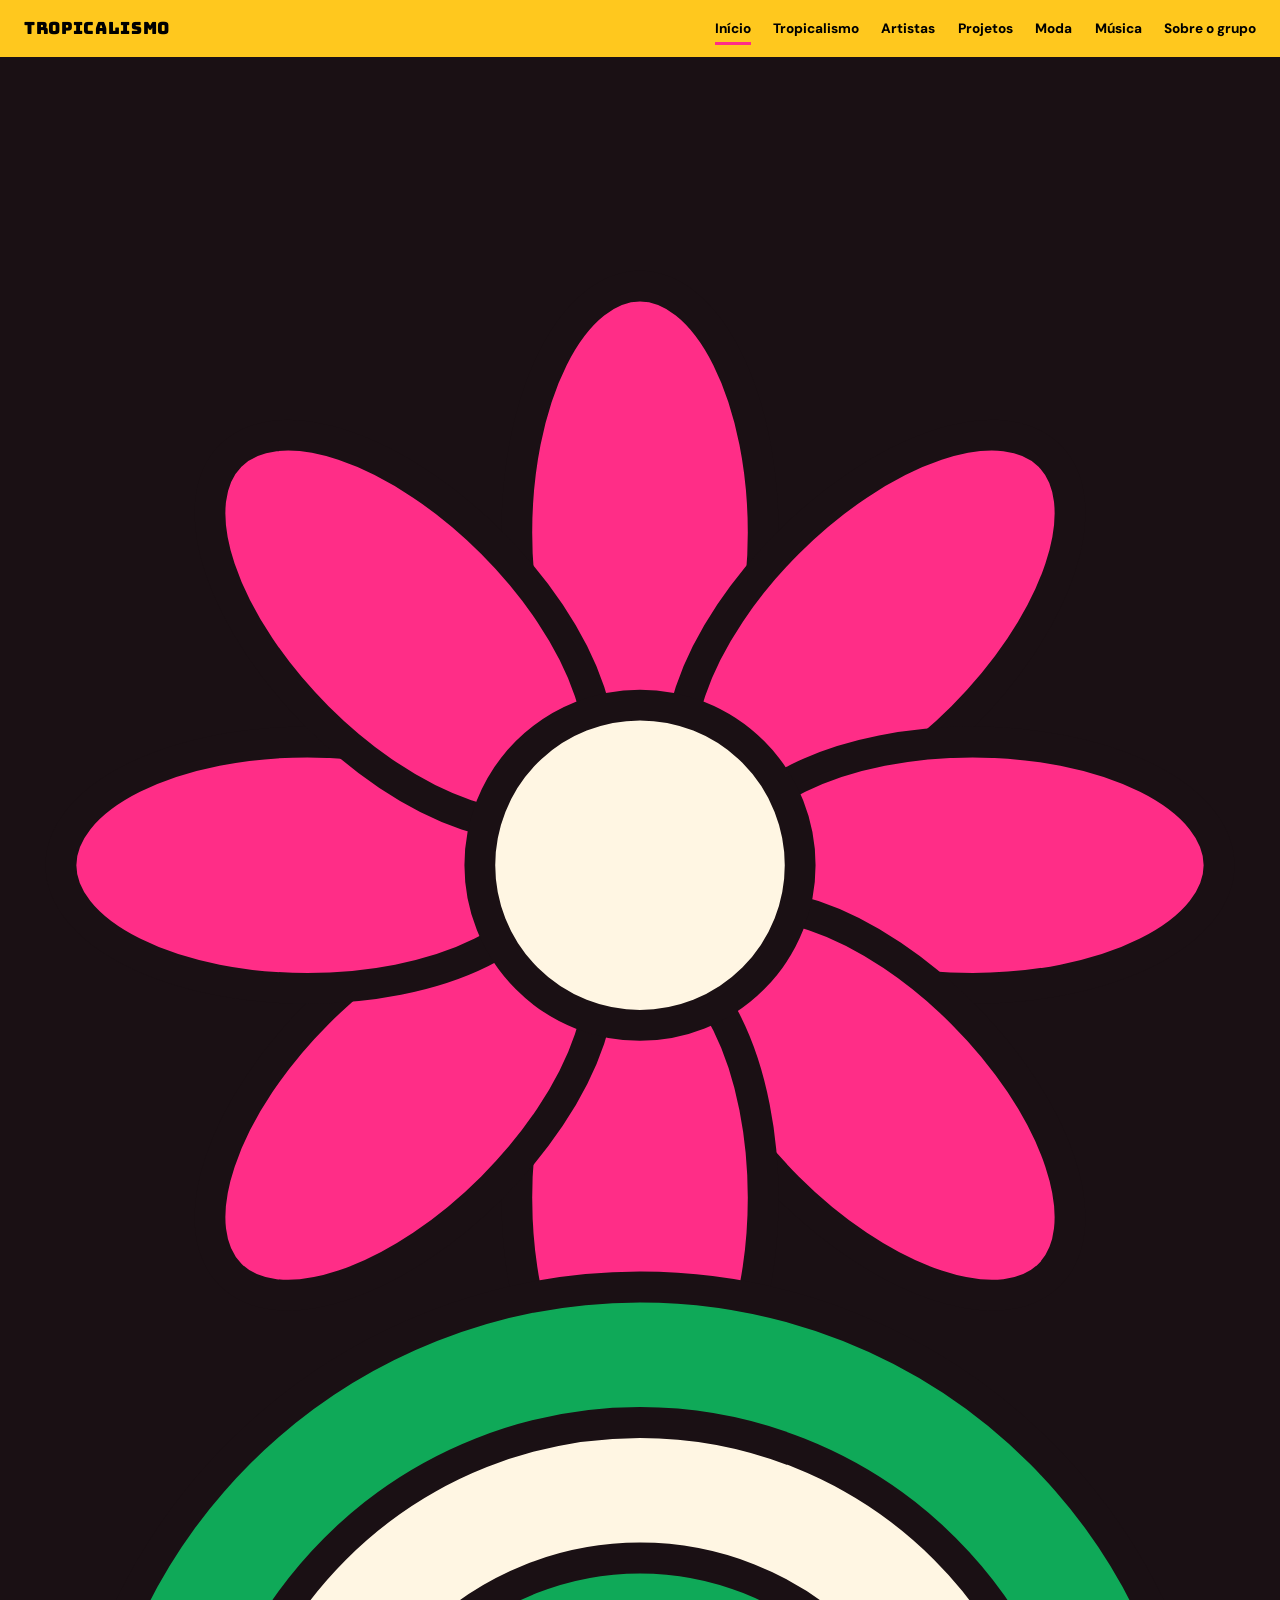
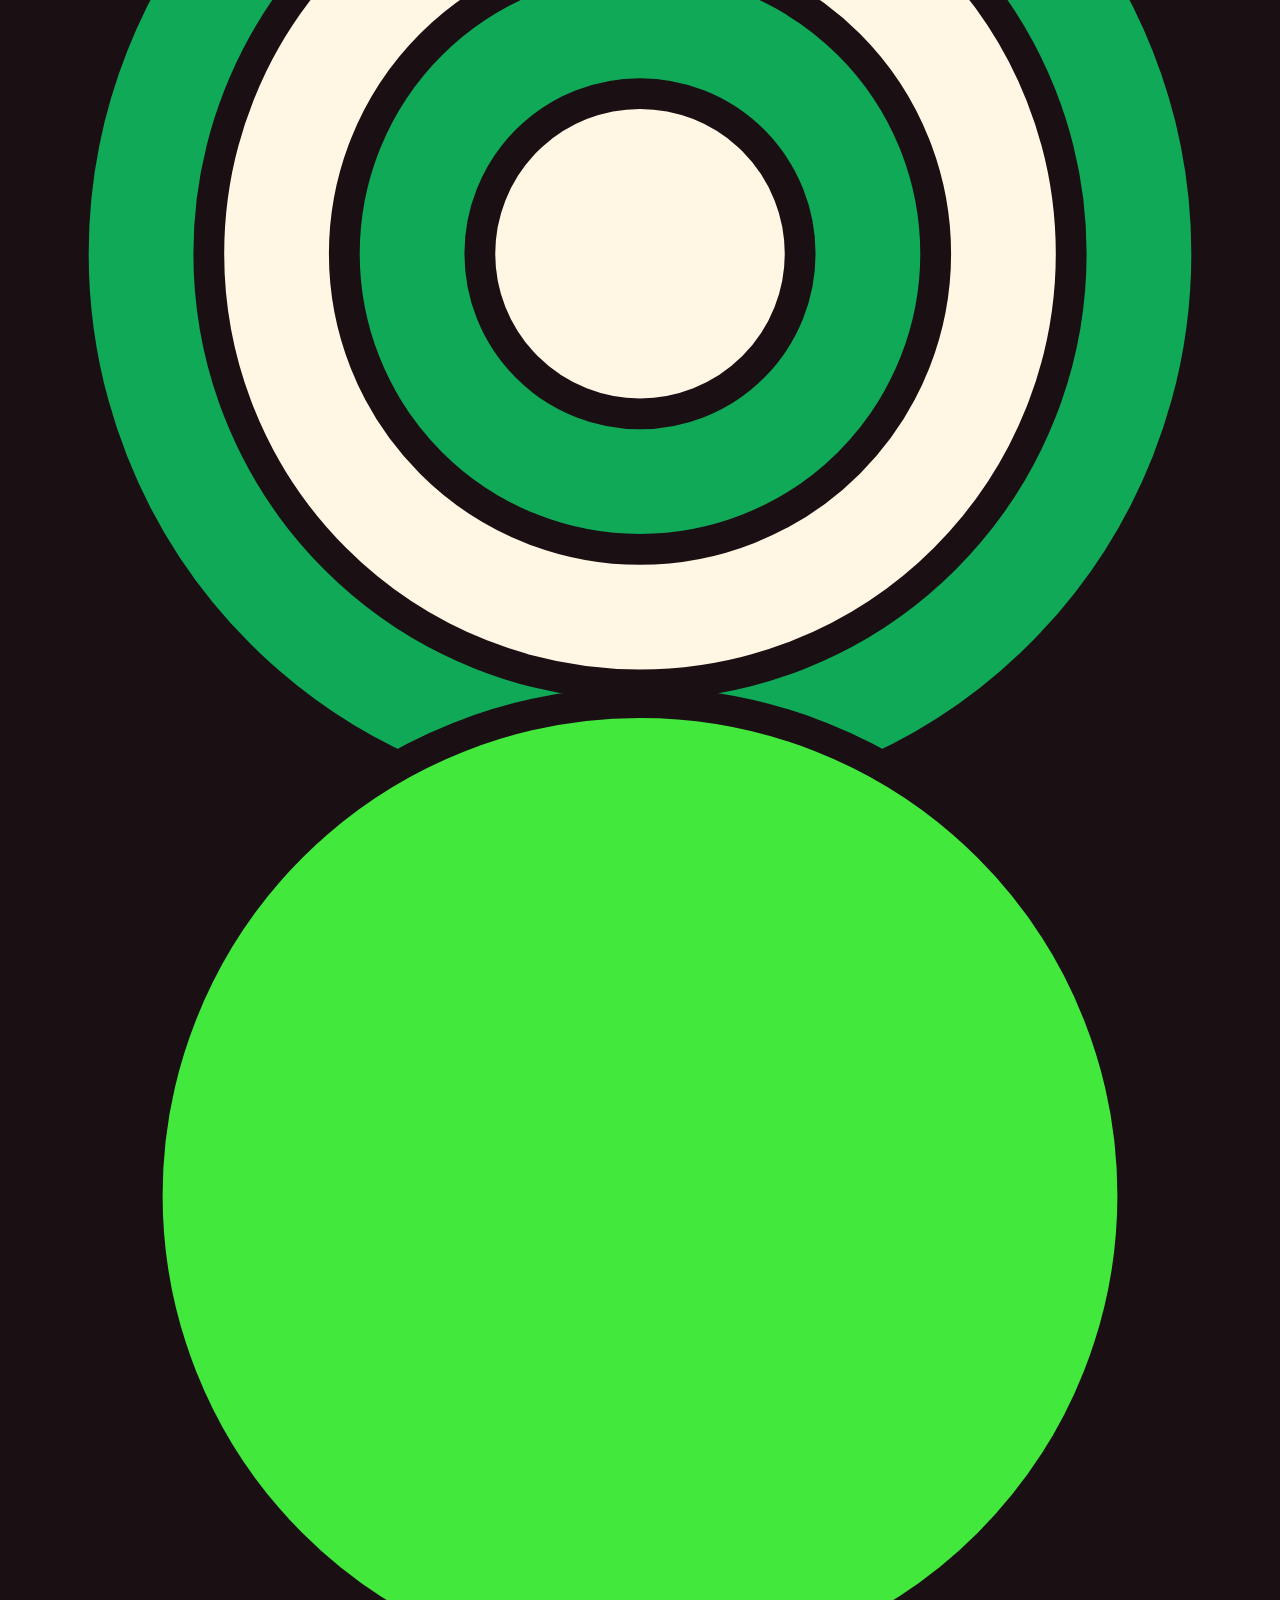
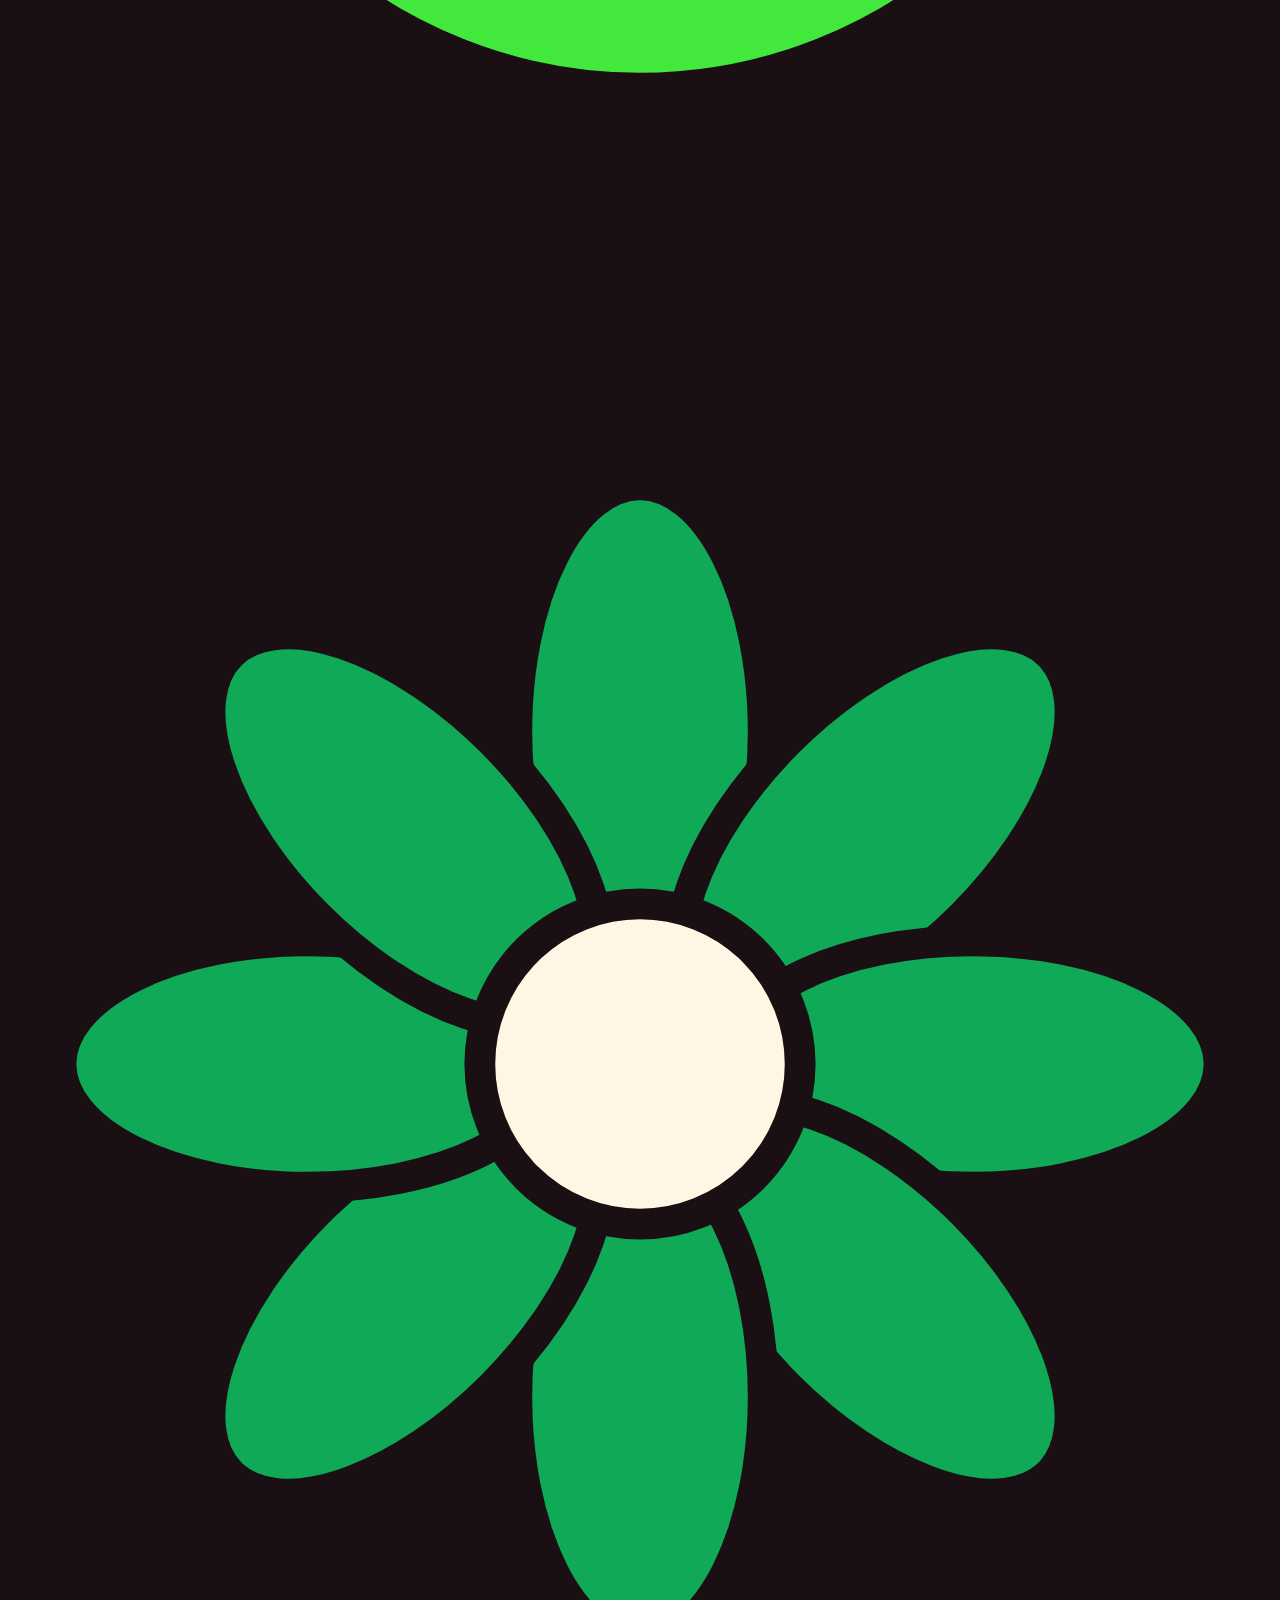
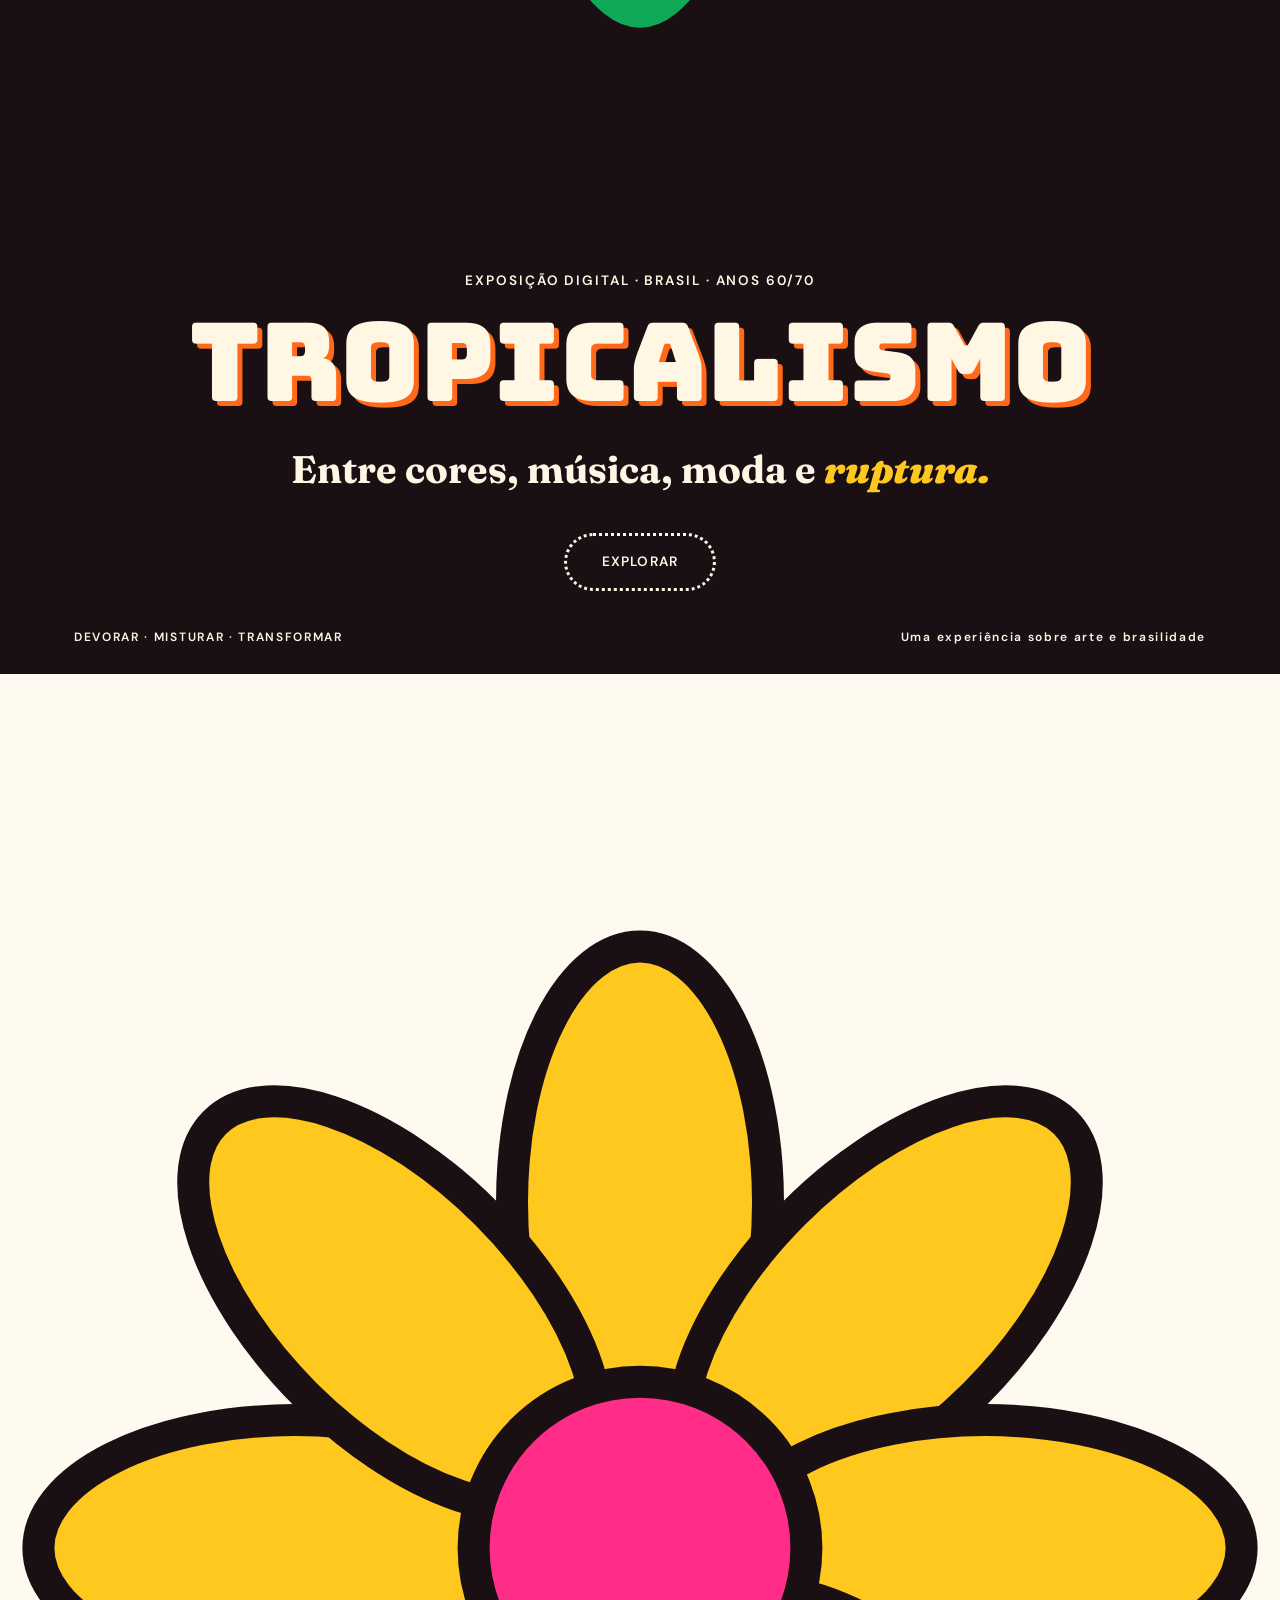
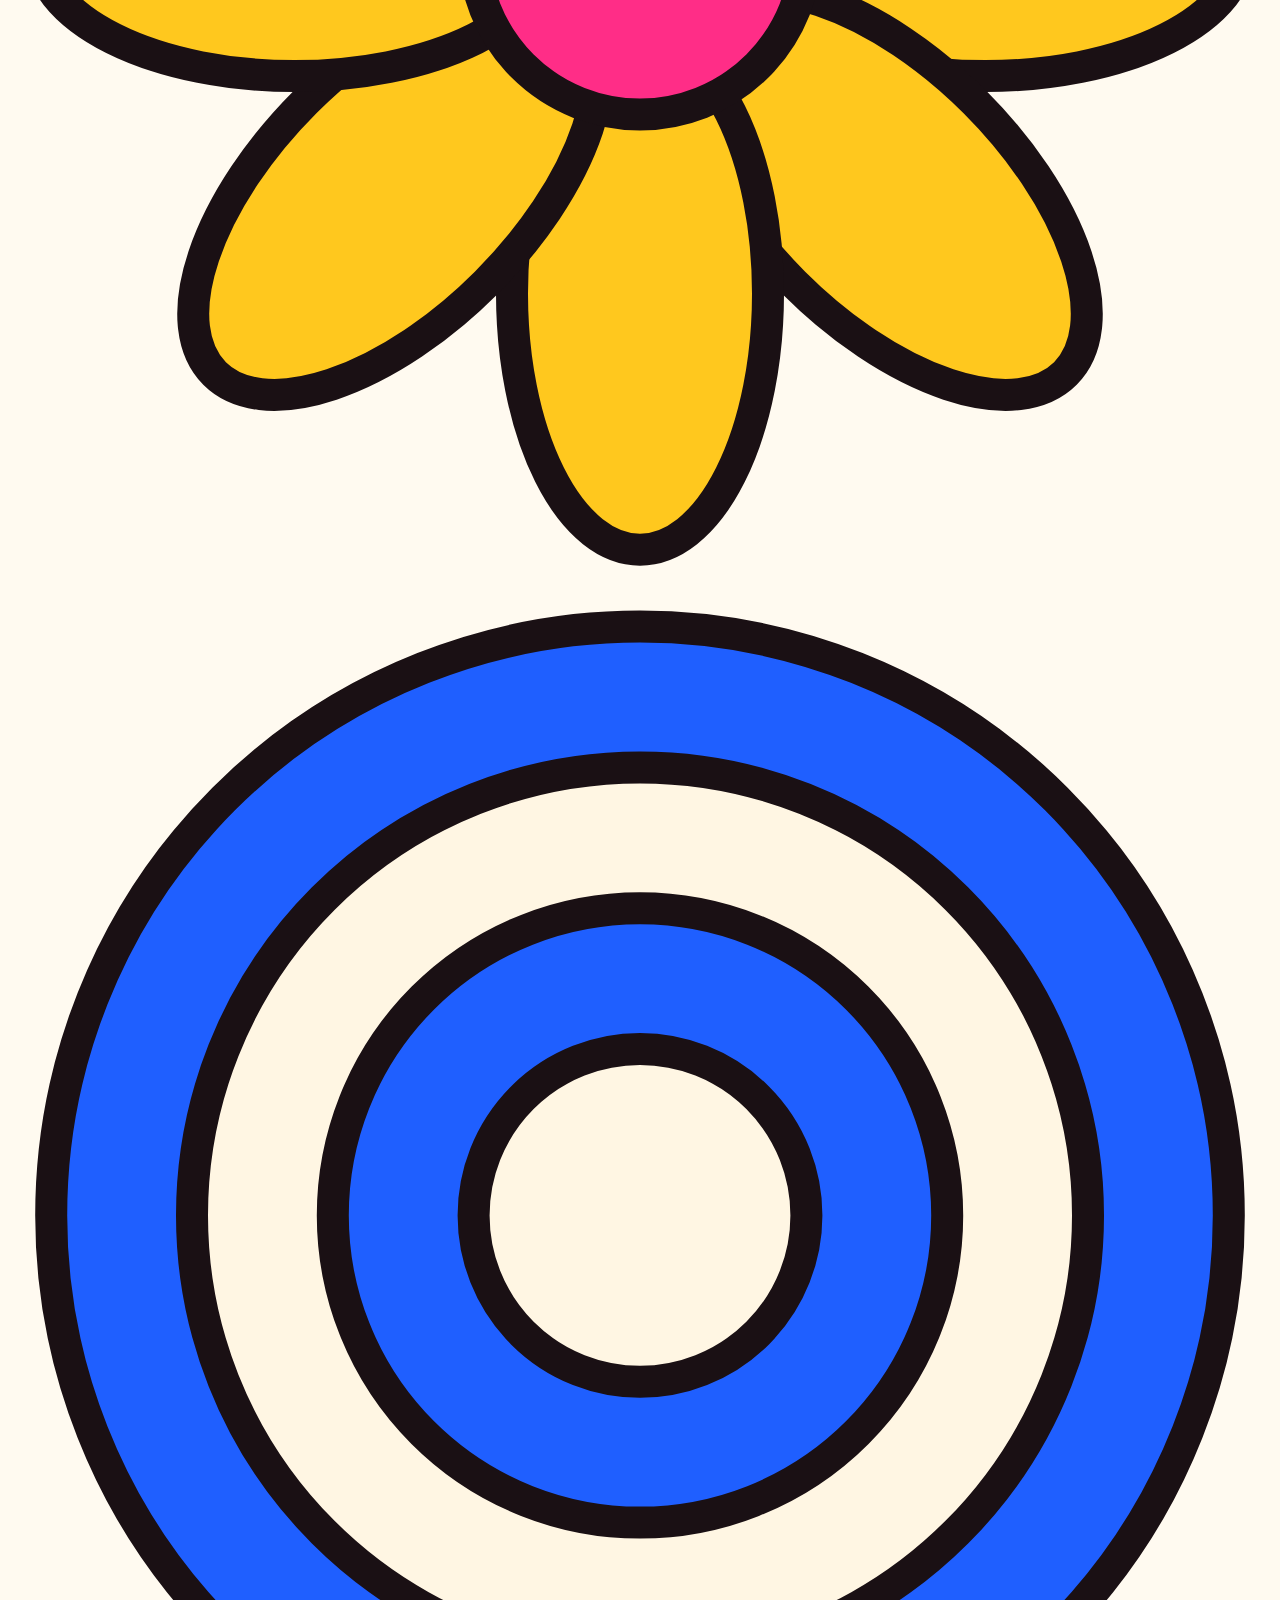
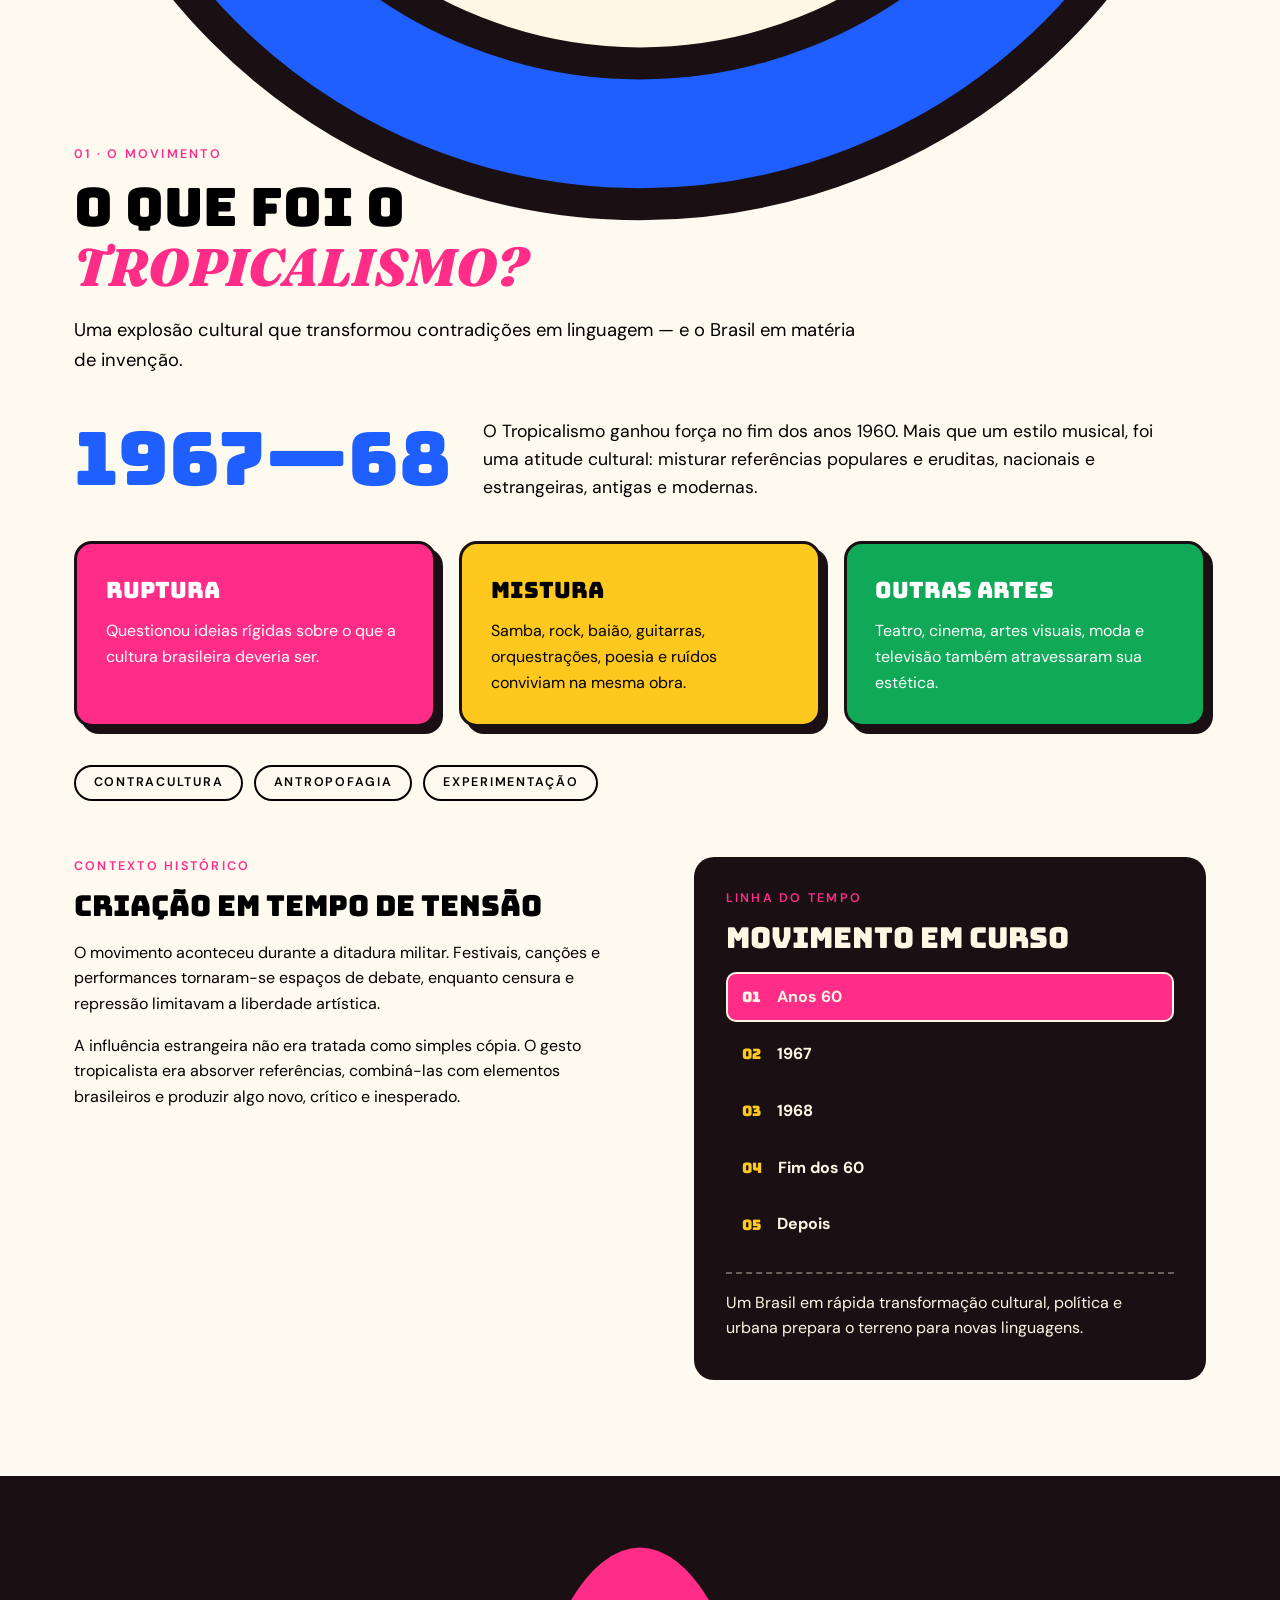
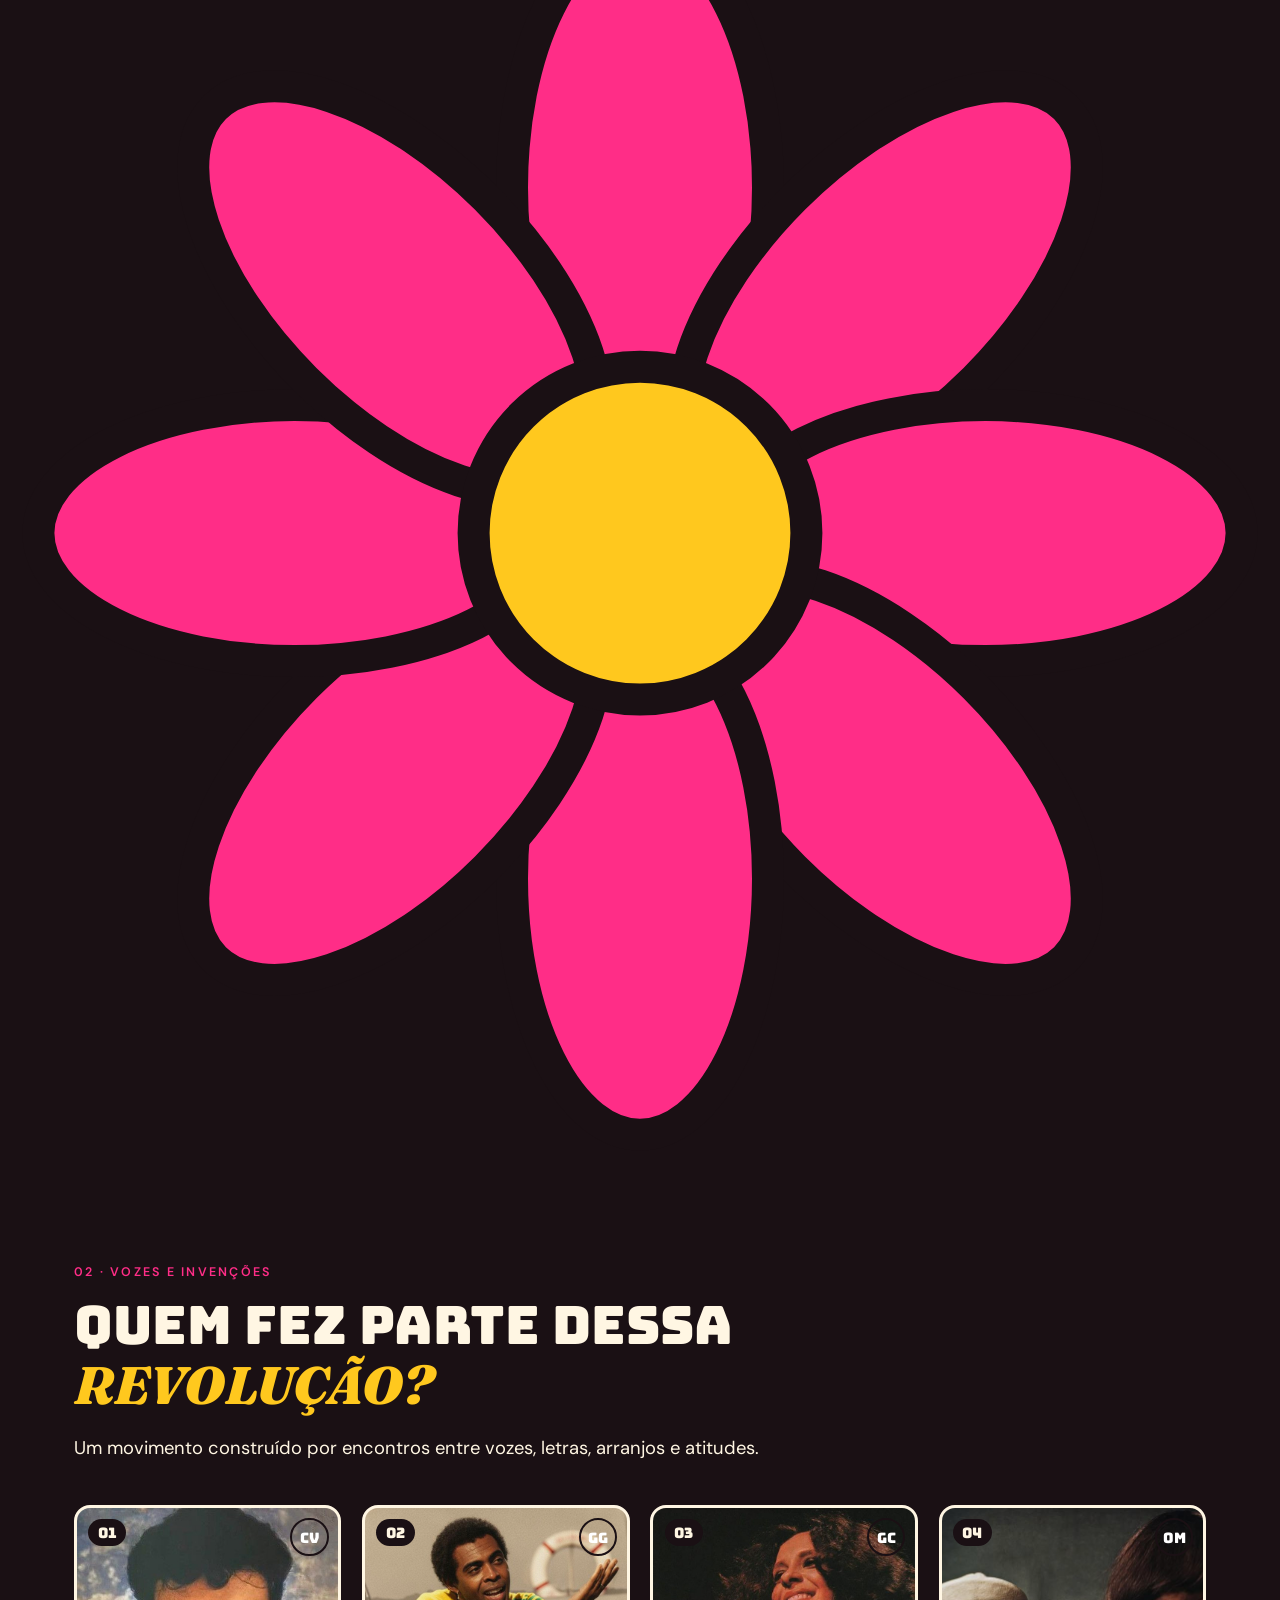
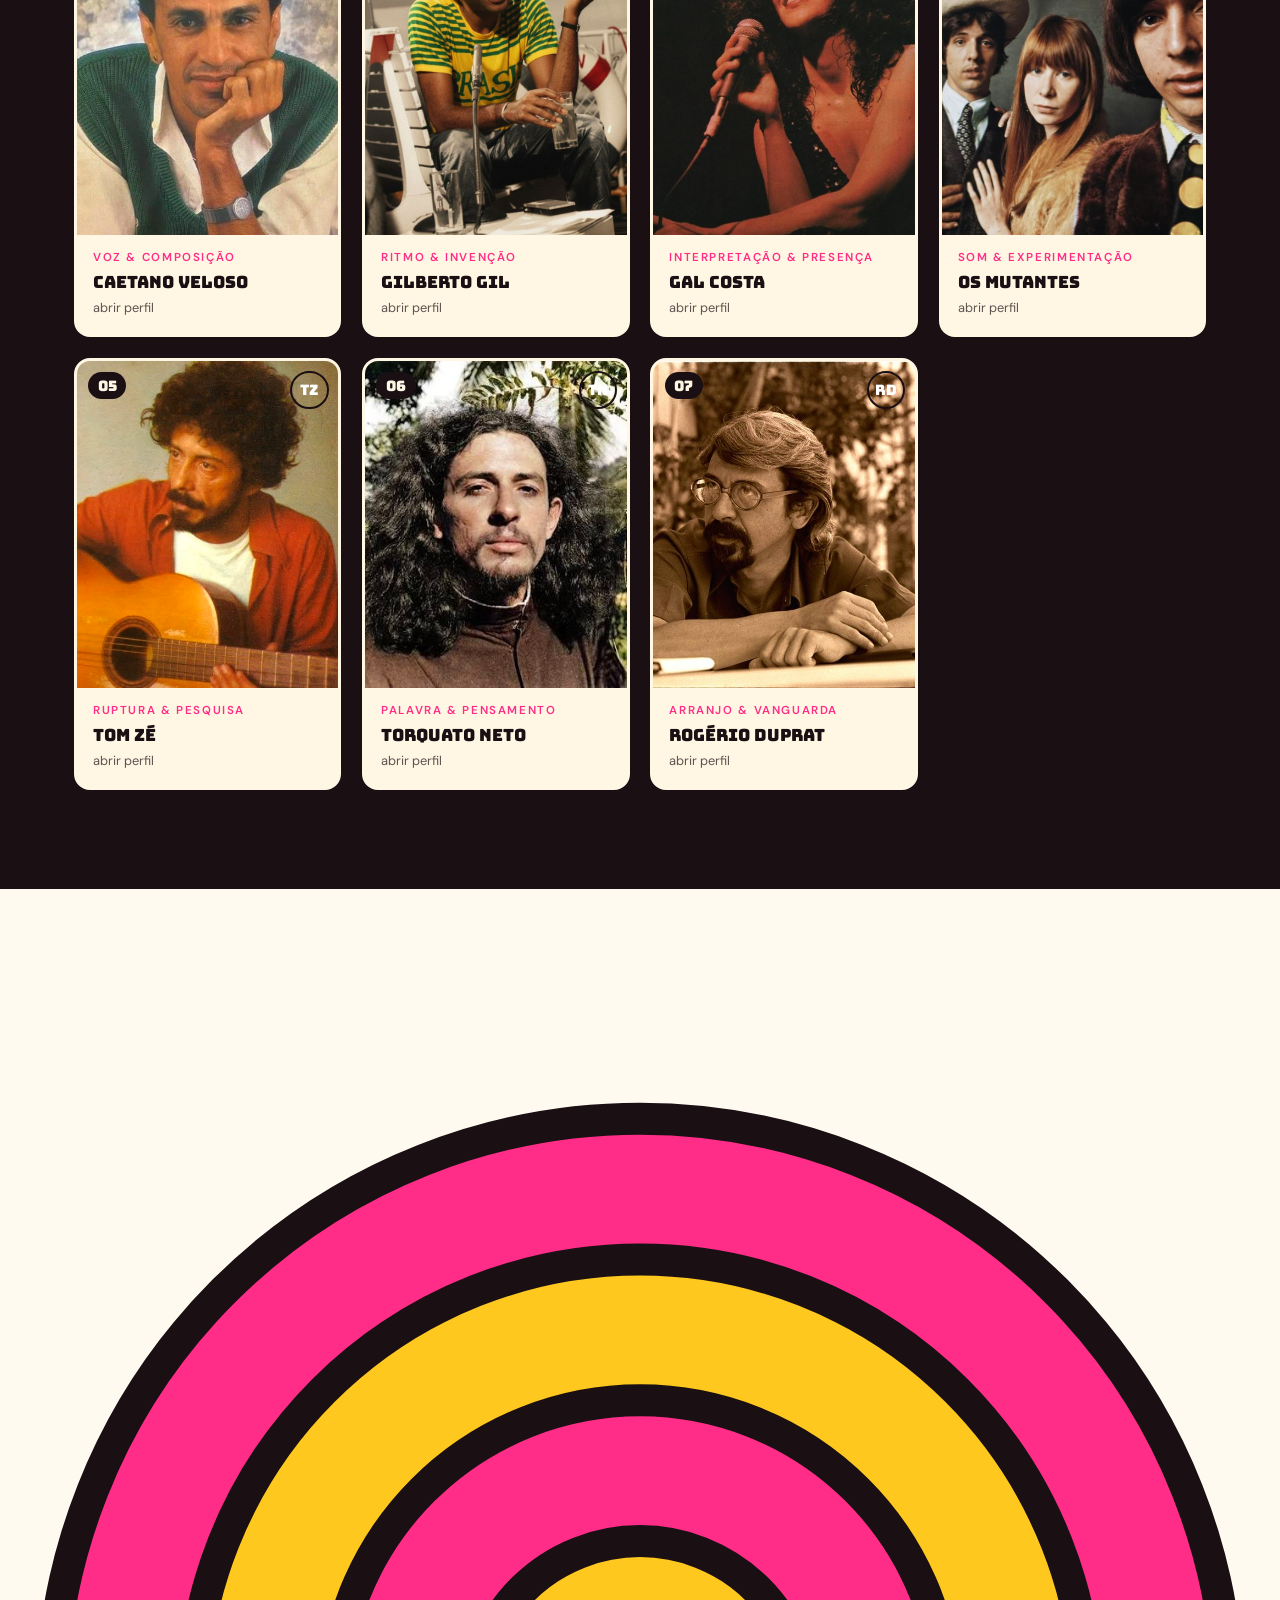
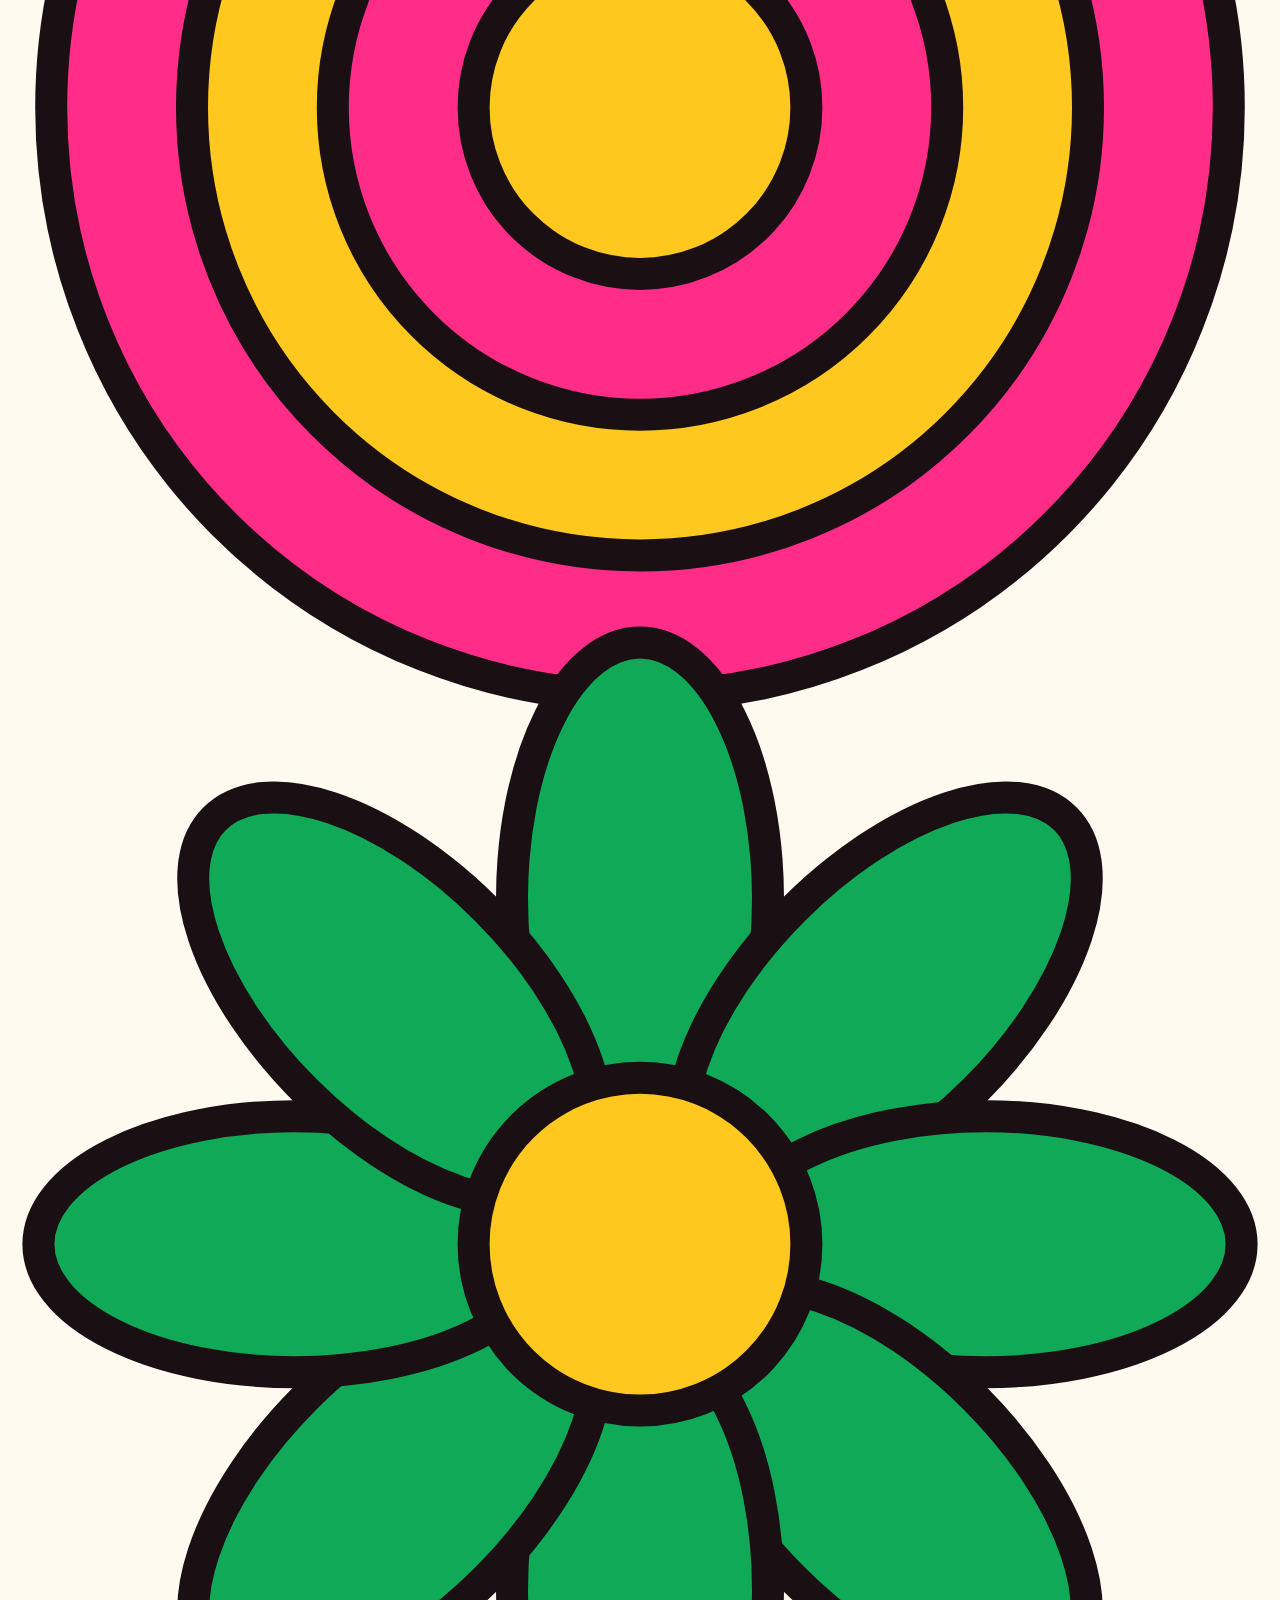
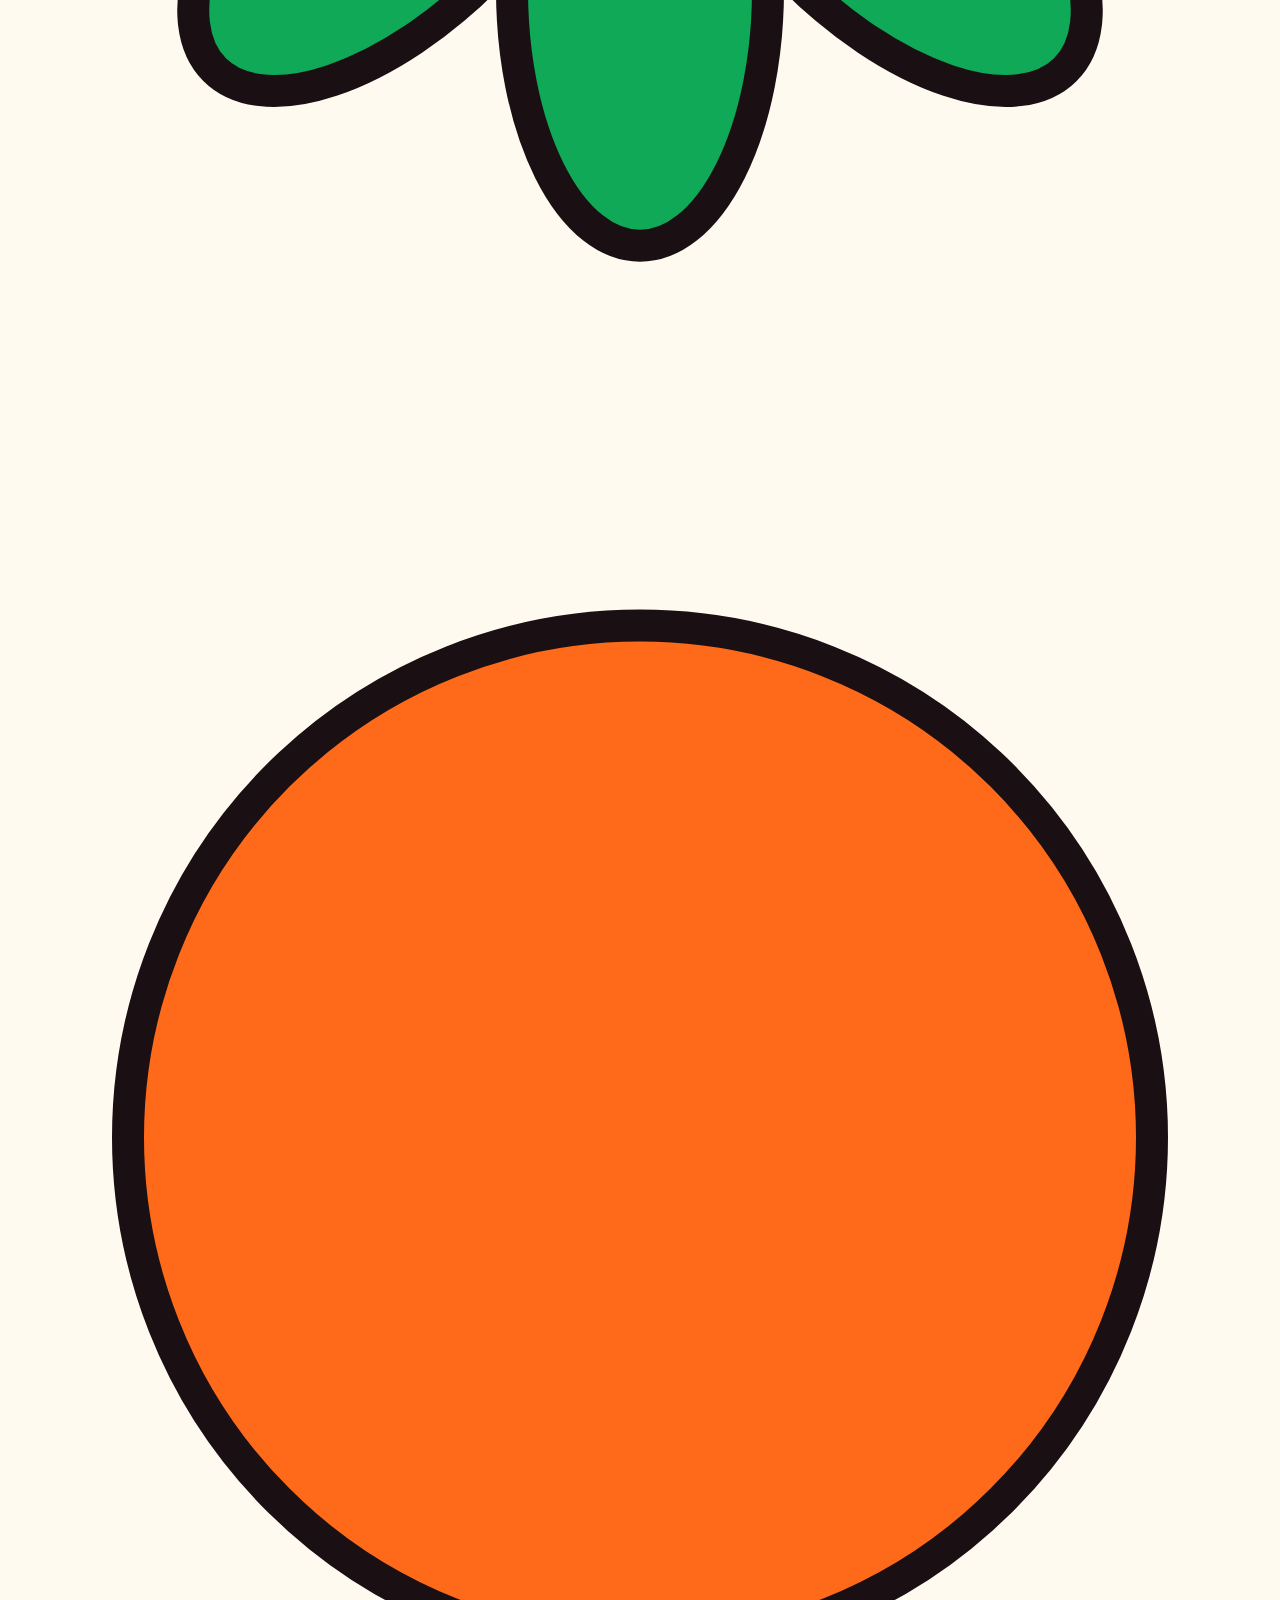
==== commit 0ba004ca: "Atualização do front-end" ====
--- a/site-tropicalismo/site/index.html
+++ b/site-tropicalismo/site/index.html
@@ -400,7 +400,7 @@
     <div class="wrap foot-grid">
       <div>
         <div class="logo big">TROPICALISMO</div>
-        <p>Um projeto de Amanda, Eduardo, Henri, Pedro, Nicolas e Luis.</p>
+        <p>Um projeto por Amanda, Eduardo, Henri, Luis, Nicolas e Pedro.</p>
         <p class="motto">Onde há mistura, há movimento.</p>
       </div>
       <nav class="foot-nav">
@@ -419,8 +419,10 @@
       <div class="modal-info">
         <small id="m-papel"></small>
         <h3 id="m-nome"></h3>
-        <!-- SUBSTITUIR: adicione aqui a biografia/pesquisa do grupo sobre cada artista -->
-        <p>Perfil em construção — o grupo incluirá aqui a pesquisa sobre o artista.</p>
+        <span class="m-meta" id="m-meta"></span>
+        <div id="m-bio"></div>
+        <p class="m-label">Para ouvir</p>
+        <ul class="m-works" id="m-works"></ul>
       </div>
     </div>
   </div>
--- a/site-tropicalismo/site/style.css
+++ b/site-tropicalismo/site/style.css
@@ -151,8 +151,9 @@
   display: flex;
   flex-direction: column;
   justify-content: center;
+  text-align: center;
   padding: 7rem 1.5rem 5rem;
-  background: var(--blue);
+  background: var(--ink);
   overflow: hidden;
   border-bottom: 3px solid var(--ink);
 }
@@ -200,7 +201,7 @@
 
 .btn {
   display: inline-block;
-  background: var(--ink);
+  border-style: dotted;
   color: var(--cream);
   padding: .95rem 2.2rem;
   border-radius: 999px;
@@ -208,7 +209,6 @@
   letter-spacing: .08em;
   text-transform: uppercase;
   font-size: .85rem;
-  box-shadow: 5px 5px 0 var(--orange);
   transition: transform .2s, box-shadow .2s;
 }
 
@@ -1358,4 +1358,59 @@
     .burst {
       display: none
     }
+  }
+
+  /* perfis dos artistas */
+  .modal-info {
+    max-height: 90vh;
+    overflow-y: auto
+  }
+
+  .m-meta {
+    display: block;
+    font-size: .8rem;
+    opacity: .65;
+    margin: -.4rem 0 1rem
+  }
+
+  #m-bio p {
+    font-size: .98rem;
+    line-height: 1.65
+  }
+
+  #m-bio p+p {
+    margin-top: .8rem
+  }
+
+  .m-label {
+    margin-top: 1.3rem;
+    text-transform: uppercase;
+    letter-spacing: .16em;
+    font-size: .72rem;
+    font-weight: 600;
+    color: var(--pink)
+  }
+
+  .m-works {
+    list-style: none;
+    display: flex;
+    flex-wrap: wrap;
+    gap: .5rem;
+    margin-top: .6rem
+  }
+
+  .m-works li {
+    border: 2px solid var(--ink);
+    border-radius: 999px;
+    padding: .2rem .8rem;
+    font-size: .82rem;
+    font-weight: 500;
+    background: #fff
+  }
+
+  @media (max-width:760px) {
+    .modal-info {
+      max-height: none;
+      padding: 1.6rem
+    }
   }
